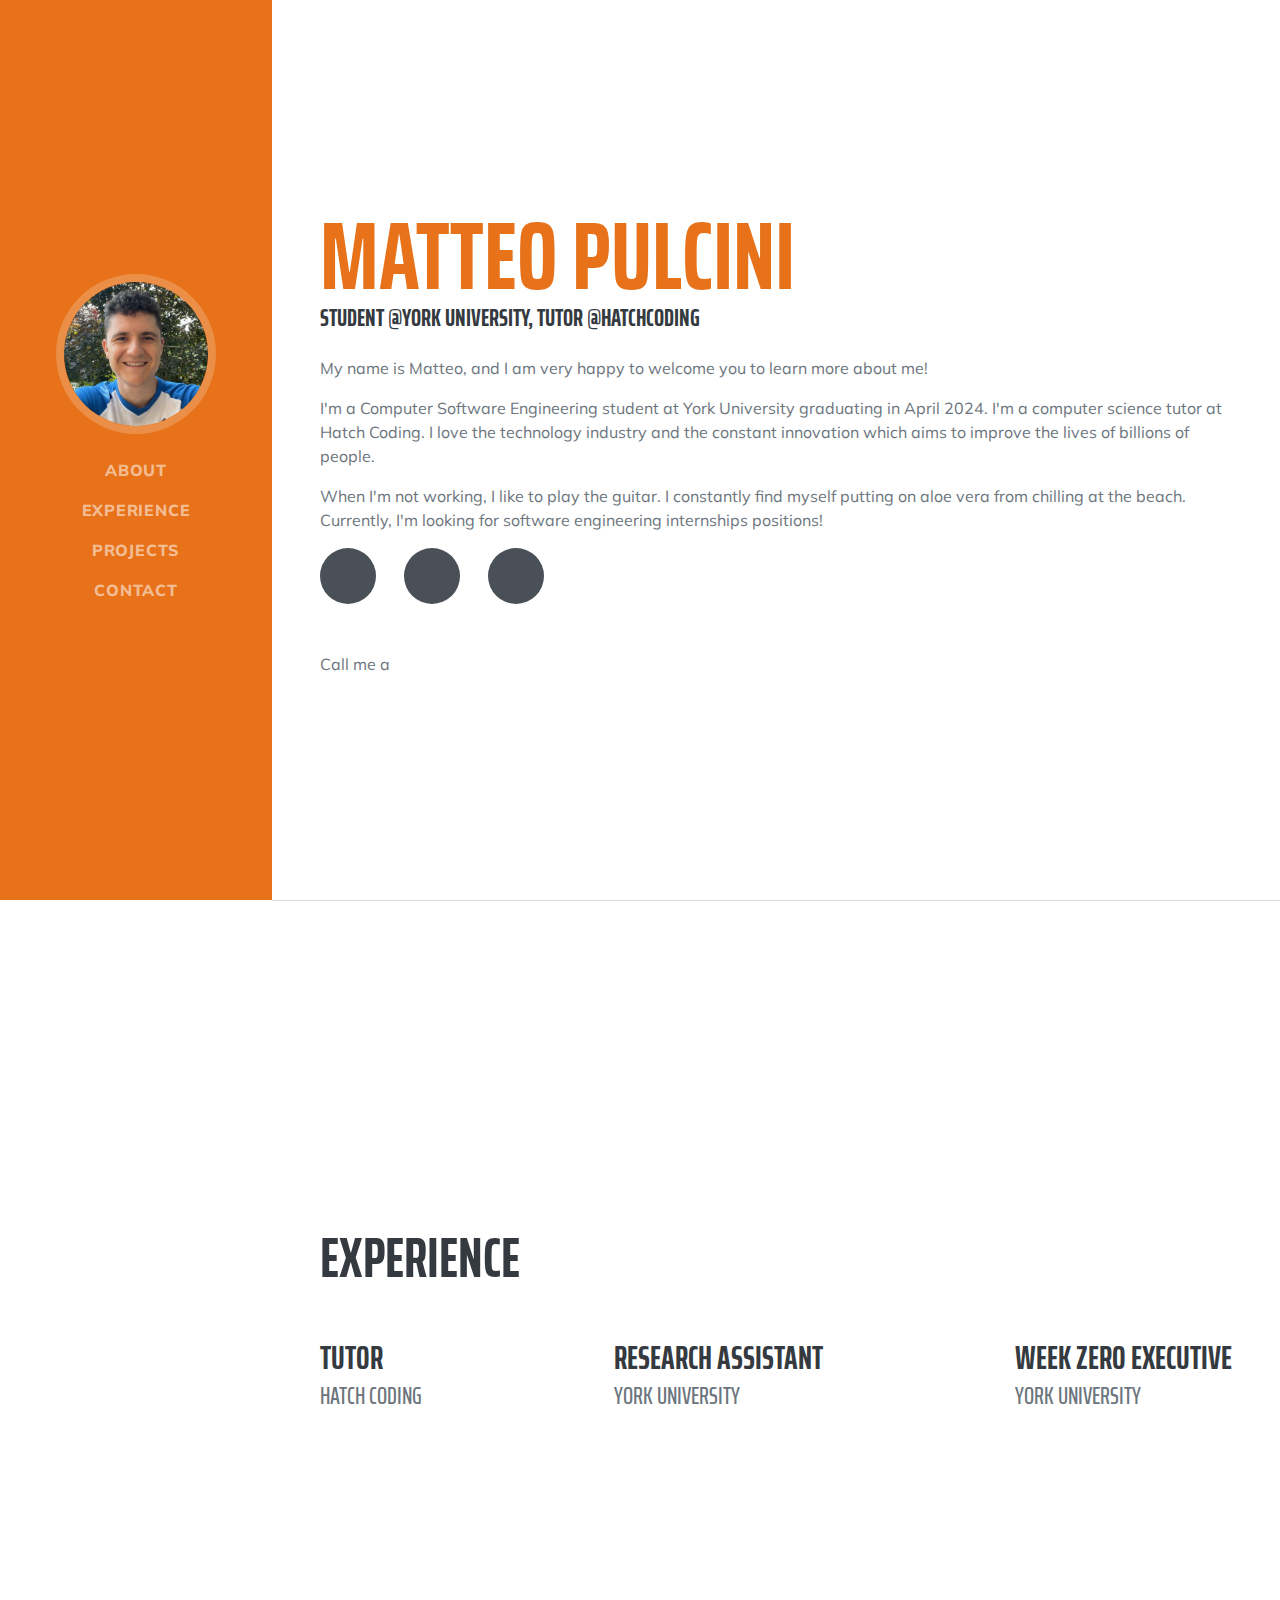
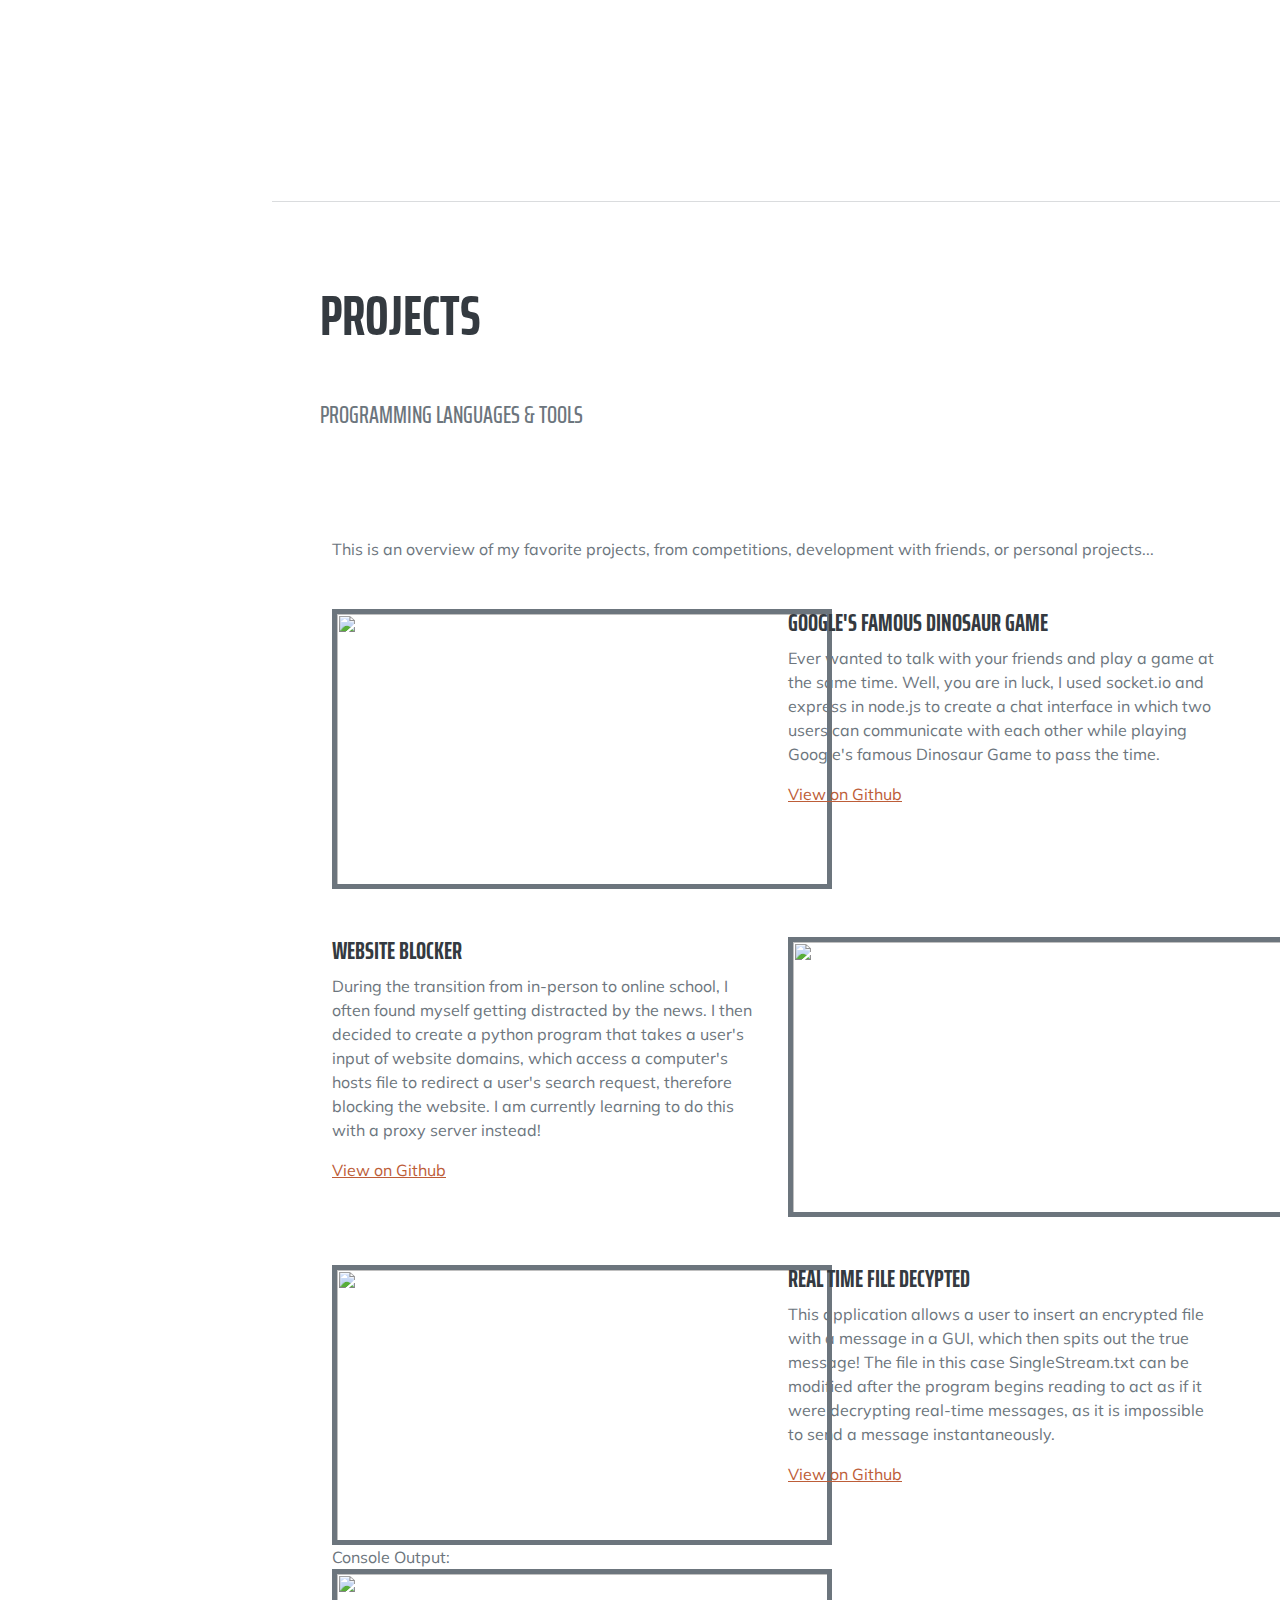
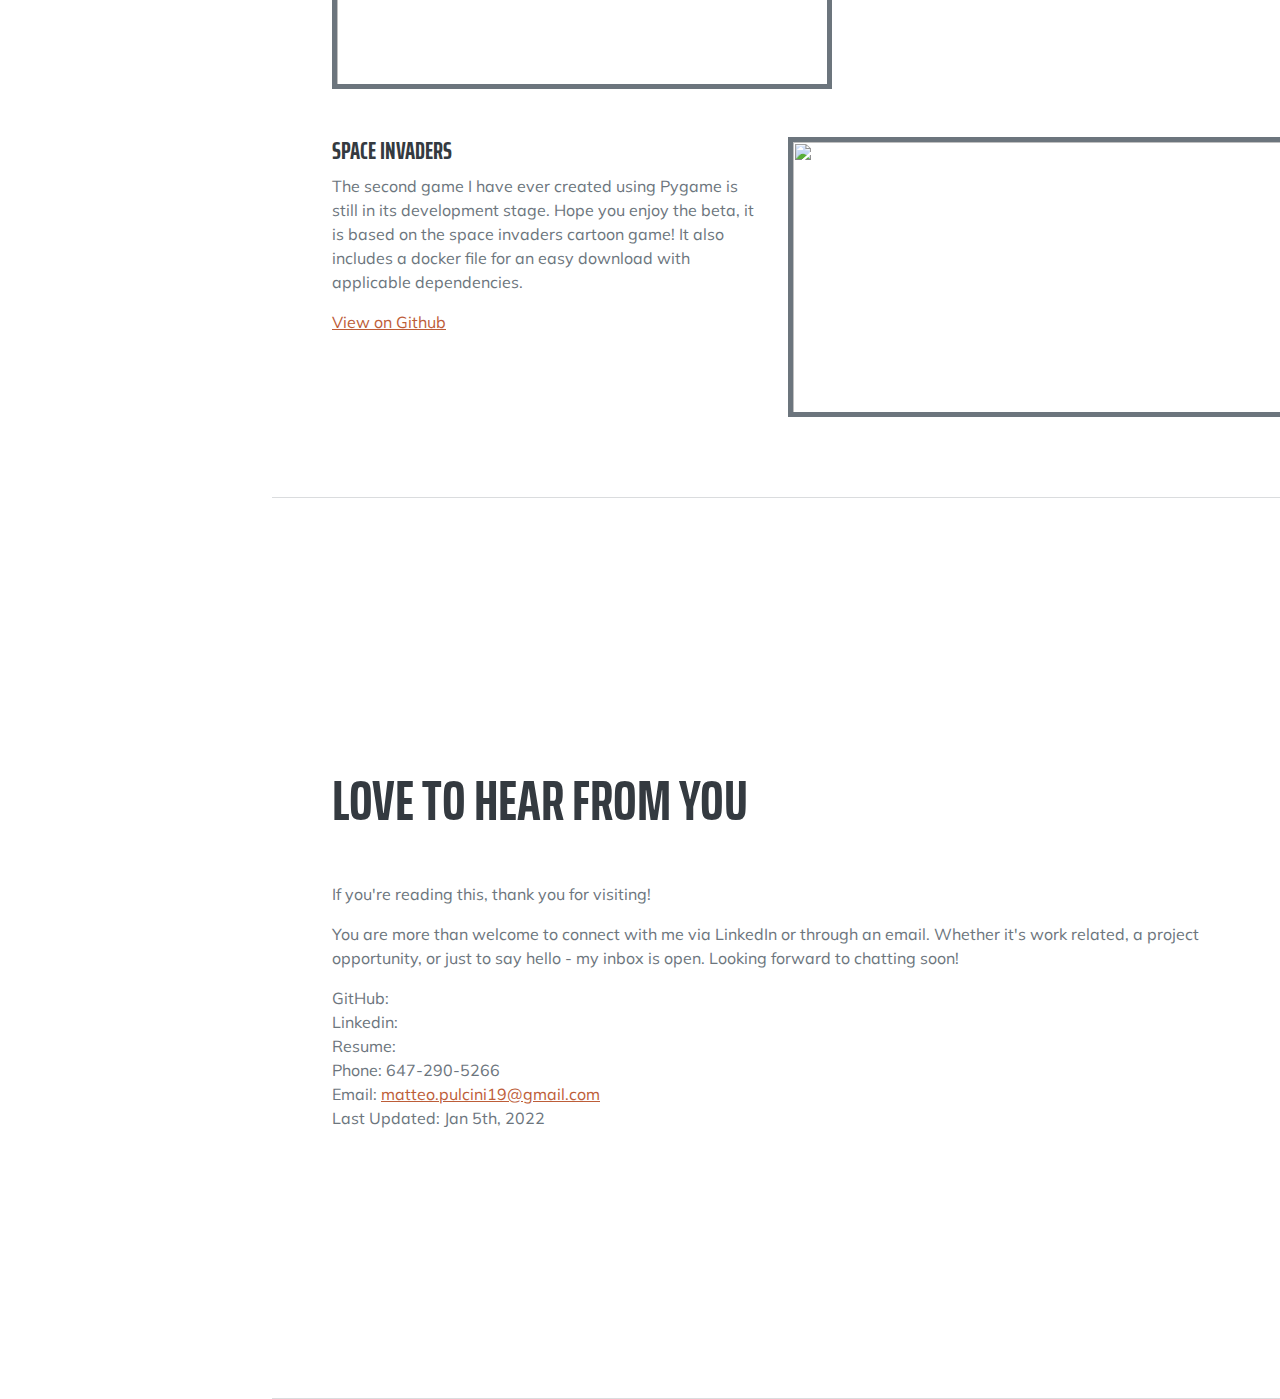
==== index.html @ ac045be2 "Last project added!" ====
<!DOCTYPE html>
<html lang="en">
    <head>
        <meta charset="utf-8" />
        <meta name="viewport" content="width=device-width, initial-scale=1, shrink-to-fit=no" />
        <meta name="description" content="" />
        <meta name="author" content="" />
        <title>Matteo's Website</title>
        <link rel="icon" type="image/x-icon" href="assets/img/favicon.ico" />
        <!-- Font Awesome icons (free version)-->
        <script src="https://use.fontawesome.com/releases/v5.15.3/js/all.js" crossorigin="anonymous"></script>
        <!-- Google fonts-->
        <link href="https://fonts.googleapis.com/css?family=Saira+Extra+Condensed:500,700" rel="stylesheet" type="text/css" />
        <link href="https://fonts.googleapis.com/css?family=Muli:400,400i,800,800i" rel="stylesheet" type="text/css" />
        <!-- Core theme CSS (includes Bootstrap)-->
        <link href="assets/css/styles.css" rel="stylesheet" />
        

    </head>
    <body id="page-top">
        <!-- Navigation-->
        <nav class="navbar navbar-expand-lg navbar-dark bg-primary fixed-top" id="sideNav">
            <a class="navbar-brand js-scroll-trigger" href="#page-top">
                <span class="d-block d-lg-none">Matteo Pulcini</span>
                <span class="d-none d-lg-block"><img class="img-fluid img-profile rounded-circle mx-auto mb-2" src="assets/img/profile.jpeg" alt="..." /></span>
            </a>
            <button class="navbar-toggler" type="button" data-bs-toggle="collapse" data-bs-target="#navbarResponsive" aria-controls="navbarResponsive" aria-expanded="false" aria-label="Toggle navigation"><span class="navbar-toggler-icon"></span></button>
            <div class="collapse navbar-collapse" id="navbarResponsive">
                <ul class="navbar-nav">
                    <li class="nav-item"><a class="nav-link js-scroll-trigger" href="#about">About</a></li>
                    <li class="nav-item"><a class="nav-link js-scroll-trigger" href="#experience">Experience</a></li>
                    <li class="nav-item"><a class="nav-link js-scroll-trigger" href="#Projects">Projects</a></li>
                     <li class="nav-item"><a class="nav-link js-scroll-trigger" href="#contact">Contact</a></li>
                     <br>
                     <li class="side-bar-social-icons" > 
                      <a class="social-icon" href="https://www.linkedin.com/in/matteo-pulcini-b18233204/"><i class="fab fa-linkedin-in"></i></a>
                      <a class="social-icon" href="https://github.com/duamp"><i class="fab fa-github"></i></a>
                      <a class="social-icon" href="assets/pdf/Resume.png"><i class="fas fa-file-pdf"></i></a>
                    </li>
                </ul>
                
            </div>
        </nav>
        <!-- Page Content-->
        <div class="container-fluid p-0">
            <!-- About-->
            <section class="resume-section" id="about">
                <div class="resume-section-content">
                    <h1 class="mb-0">
                        <span class="text-primary"> Matteo Pulcini</span>
                    </h1>
                    <h4 class= "mb-0">STUDENT @YORK UNIVERSITY, TUTOR @HATCHCODING</h4>
                    <br>
                    <p> My name is Matteo, and I am very happy to welcome you to learn more about me!
                    </p>
                    <div></div>
                    <p>
                        I'm a Computer Software Engineering student at York University graduating in April 2024. I'm a computer science tutor at Hatch Coding. I love the technology industry and the constant innovation which aims to improve the lives of billions of people.
                    </p>
                    <div></div>
                    <p>
                        When I'm not working, I like to play the guitar. I constantly find myself putting on aloe vera from chilling at the beach. Currently, I'm looking for software engineering internships positions!
                    </p>
                    <div class="subheading mb-5">
                        <div class="social-icons">
                            <a class="social-icon" href="https://www.linkedin.com/in/matteo-pulcini-b18233204/"><i class="fab fa-linkedin-in"></i></a>
                            <a class="social-icon" href="https://github.com/duamp"><i class="fab fa-github"></i></a>
                            <a class="social-icon" href="assets/pdf/Resume.png"><i class="fas fa-file-pdf"></i></a>
                        </div>
                    </div>
                    <div class="hero-container" data-aos="fade-in">
                    <p>Call me a <span class="typed" data-typed-items="student!, developer!, engineer!"></span></p>
                    </div>
                        
                 </section>
            </section>
            <hr class="m-0" />
                <!-- Experience -->
                <section class="resume-section" id="experience">
                <div class="resume-section-content">
                    <h2 class="mb-5">Experience</h2>
                    <div class="d-flex flex-column flex-md-row justify-content-between mb-5">
                      <div id="primary">
                        <h3 class="mb-0">Tutor</h3>
                        <div class="subheading mb-3">Hatch Coding
                        </div>
                    </div>
                    
                    <div id="content">
                        <h3 class="mb-0">Research Assistant</h3>
                        <div class="subheading mb-3">York University</div>
                    </div>
                    <div id="secondary">
                        <h3 class="mb-0">Week Zero Executive</h3>
                        <div class="subheading mb-3">York University</div>
                    </div>
                </div>
            </section>
        <hr class="m-0" />
            <!-- Projects-->
            <section class="resume-section" id="Projects">
                <div>
                    
                </div>
                <div class="resume-section-content">
                    <h2 class="mb-5">Projects</h2>
                    <div class="subheading mb-3">Programming Languages & Tools</div>
                    <ul class="list-inline dev-icons">
                        <li class="list-inline-item"><i class="fab fa-html5"></i></li>
                        <li class="list-inline-item"><i class="fab fa-css3-alt"></i></li>
                        <li class="list-inline-item"><i class="fab fa-react"></i></li>
                        <li class="list-inline-item"><i class="fab fa-java"></i></li>
                        <li class="list-inline-item"><i class="fab fa-python"></i></li>
                        <li class="list-inline-item"><i class="fab fa-node-js"></i></li>
                        <li class="list-inline-item"><i class="fab fa-npm"></i></li>
                        <li class="list-inline-item"><i class="fab fa-github"></i></li>

                    </ul>
                        <div class="container">
                          <div class="section-heading">
                            <div class="line-dec"></div>
                            <span> This is an overview of my favorite projects, from competitions, development with friends, or personal projects... </span>
 
                          <div class="left-image-post">
                              <br>
                              <br>
                            <div class="row">
                              <div class="col-md-6">
                                <div class="left-image">
                                  <img src="assets/img/chatApp.png" width = "500" height= "280" border = "5px solid #555"/>
                                </div>
                              </div>
                              <div class="col-md-6">
                                <div class="right-text">
                                  <h4>Google's Famous Dinosaur Game</h4>
                                  <p>
                                    Ever wanted to talk with your friends and play a game at the same time. Well, you are in luck, I used socket.io and express in node.js to create a chat interface in which two users can communicate with each other while playing Google's famous Dinosaur Game to pass the time.
                                  </p>
                                  <div class="white-button">
                                    <a href="https://github.com/duamp/Chatting-Application">View on Github</a>
                                  </div>
                                </div>
                              </div>
                            </div>
                          </div>
                          <div class="right-image-post">
                              <br>
                              <br>
                            <div class="row">
                              <div class="col-md-6">
                                <div class="left-text">
                                  <h4> Website Blocker</h4>
                                  <p>
                                    During the transition from in-person to online school, I often found myself getting distracted by the news. I then decided to create a python program that takes a user's input of website domains, which access a computer's hosts file to redirect a user's search request, therefore blocking the website. I am currently learning to do this with a proxy server instead!
                                </p>
                                  <div class="white-button">
                                    <a href="https://github.com/duamp/WebBlocker_HostsFile">View on Github</a>
                                  </div>
                                </div>
                              </div>
                              <div class="col-md-6">
                                <div class="right-image">
                                    <img src="assets/img/GUI_&_HOSTS.png" width = "500" height= "280" border = "5px solid #555" alt="" />
                                </div>
                              </div>
                            </div>
                          </div>
                        </div>
                        <div class="left-image-post">
                            <br>
                            <br>
                          <div class="row">
                            <div class="col-md-6">
                              <div class="left-image">
                                <img src="assets/img/GUI.png" width = "500" height= "280" border = "5px solid #555" alt="" />
                                <br> Console Output: <br>
                                <img src="assets/img/GUIConsole.png" width = "500" height= "120" border = "5px solid #555" alt="" />

                              </div>
                            </div>
                            <div class="col-md-6">
                              <div class="right-text">
                                <h4>Real Time File Decypted</h4>
                                <p>
                                  This application allows a user to insert an encrypted file with a message in a GUI, which then spits out the true message! The file in this case SingleStream.txt can be modified after the program begins reading to act as if it were decrypting real-time messages, as it is impossible to send a message instantaneously.
                                </p>
                                <div class="white-button">
                                  <a href="https://github.com/duamp/Decrypt_Files_RealTime">View on Github</a>
                                </div>
                              </div>
                            </div>
                          </div>
                        </div>
                        <div class="right-image-post">
                          <br>
                          <br>
                        <div class="row">
                          <div class="col-md-6">
                            <div class="left-text">
                              <h4> Space Invaders</h4>
                              <p>
                                The second game I have ever created using Pygame is still in its development stage. Hope you enjoy the beta, it is based on the space invaders cartoon game! It also includes a docker file for an easy download with applicable dependencies.
                              </p>
                              <div class="white-button">
                                <a href="https://github.com/duamp/SpaceInvaders_Game">View on Github</a>
                              </div>
                            </div>
                          </div>
                          <div class="col-md-6">
                            <div class="right-image">
                                <img src="assets/img/SpaceInvaders.png" width = "500" height= "280" border = "5px solid #555" alt="" />
                            </div>
                          </div>
                        </div>
                      </div>
                    </div>
            </section>
            <hr class="m-0" />
        </div> 
        <!-- CONTACT-->
        <section class="resume-section" id="contact">
        <div class="container">
            <div class="row">
                <!-- Section Titile -->
                <div class="col-md-12 wow animated fadeInLeft" data-wow-delay=".2s">
                    <h2 class="mb-5">Love to Hear From You</h2>
                </div>
            </div>
            <div class="row">
                <!-- Section Titile -->
                <div >
                    <p>
                        If you're reading this, thank you for visiting!
                    </p>
                    <div></div>
                    <p>
                        You are more than welcome to connect with me via LinkedIn or through an email. Whether it's work related, a project opportunity, or just to say hello - my inbox is open. Looking forward to chatting soon!
                    </p>
                    <div class="find-widget">
                    GitHub: <a class="social-icon" href="https://github.com/duamp"><i class="fab fa-github"></i></a>
                    </div>
                    <div class="find-widget">
                    Linkedin: <a class="social-icon" href="https://www.linkedin.com/in/matteo-pulcini-b18233204/"><i class="fab fa-linkedin-in"></i></a>
                    </div>
                    <div class="find-widget">
                    Resume:   <a class="social-icon" href="assets/pdf/Resume.png"><i class="fas fa-file-pdf"></i></a>
                    </div>
                    <div class="find-widget">
                    Phone: <a>647-290-5266</a>
                    </div>
                    <div class="find-widget">
                    Email:  <a href="matteo.pulcini19@gmail.com">matteo.pulcini19@gmail.com</a>
                    </div>
                    <div class="find-widget">
                    Last Updated: <a>Jan 5th, 2022</a>
                    </div>
                </div>
                <!-- contact form -->
                <div class="col-md-6 wow animated fadeInRight" data-wow-delay=".2s">

                </div>
            </div>
        </div>
        </section>
        <hr class="m-0" />
    </div> 
        <!-- Bootstrap core JS-->
        <script src="https://cdn.jsdelivr.net/npm/bootstrap@5.0.2/dist/js/bootstrap.bundle.min.js"></script>
        <!-- Core theme JS-->
        <script src="js/scripts.js"></script> 
        <script src="assets/vendor/typed.js/typed.min.js"></script>
        <script src="assets/js/main.js"></script>
    </body>
</html>
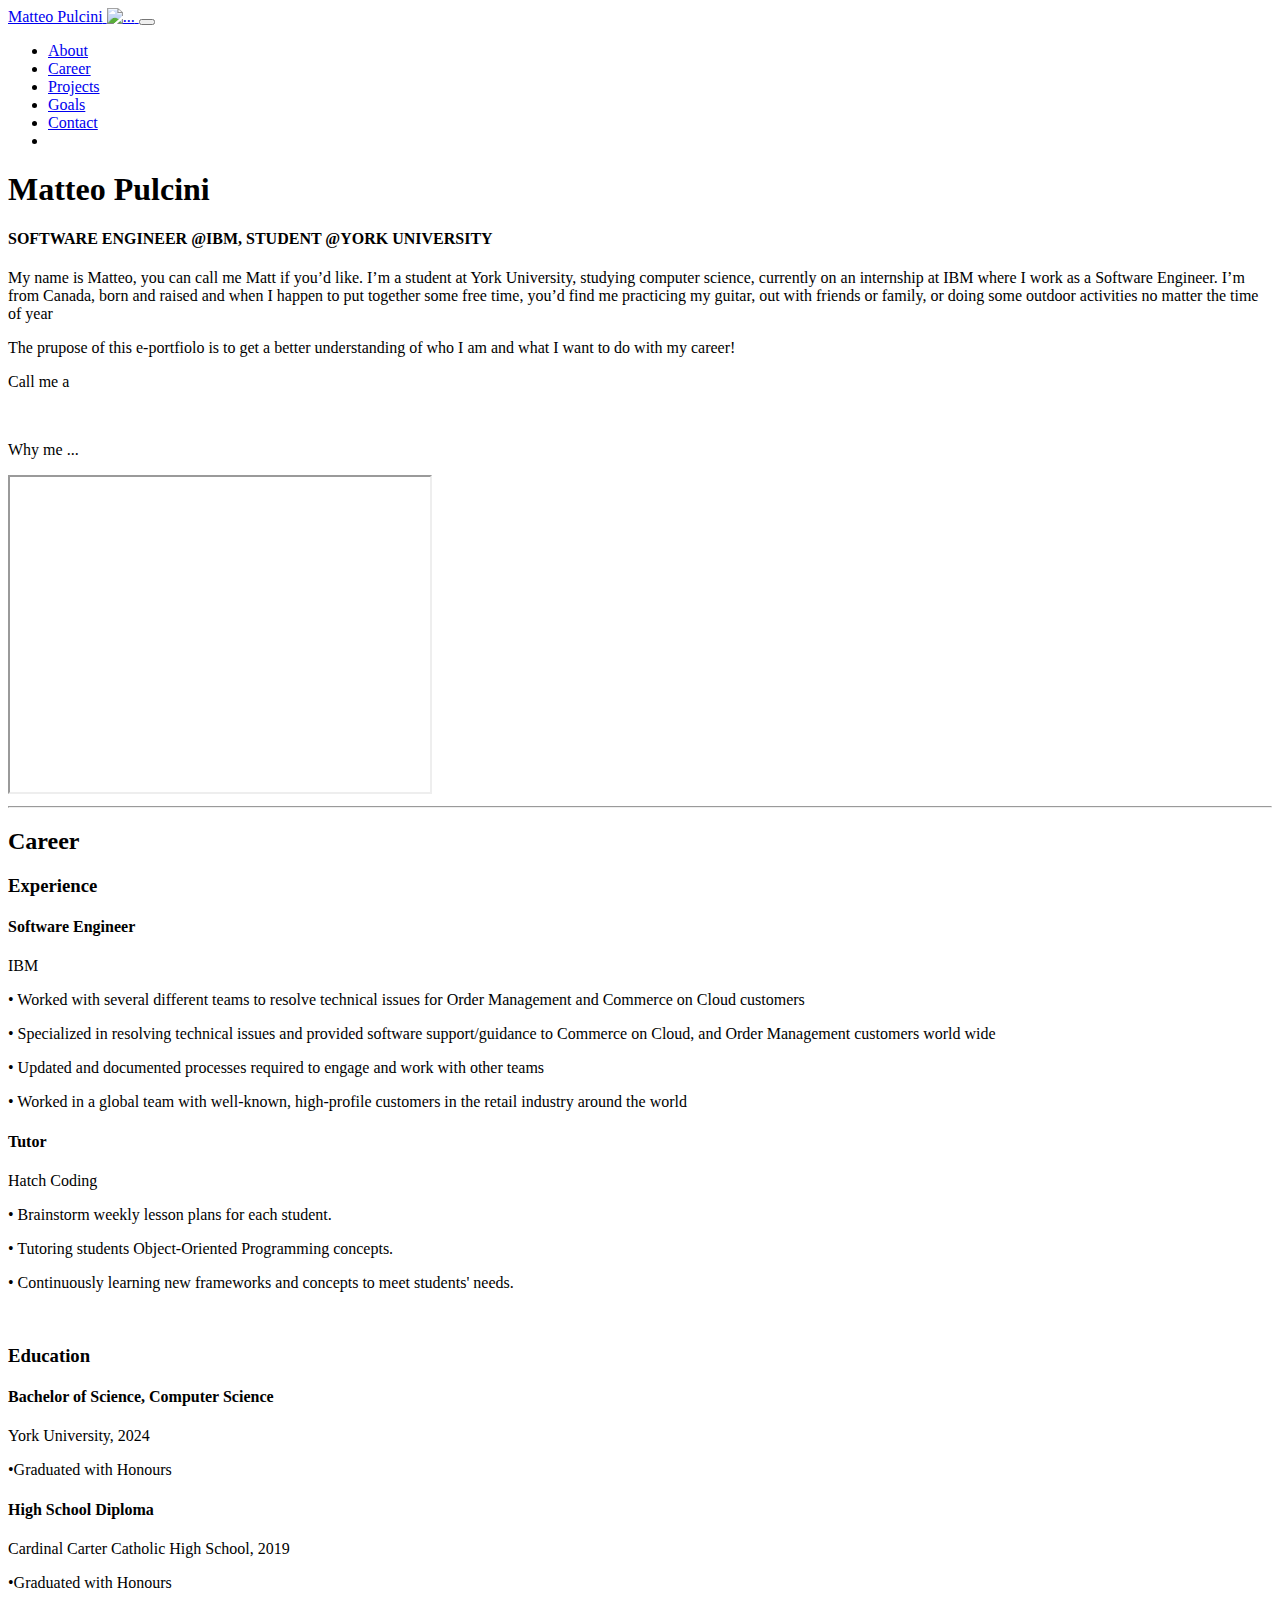
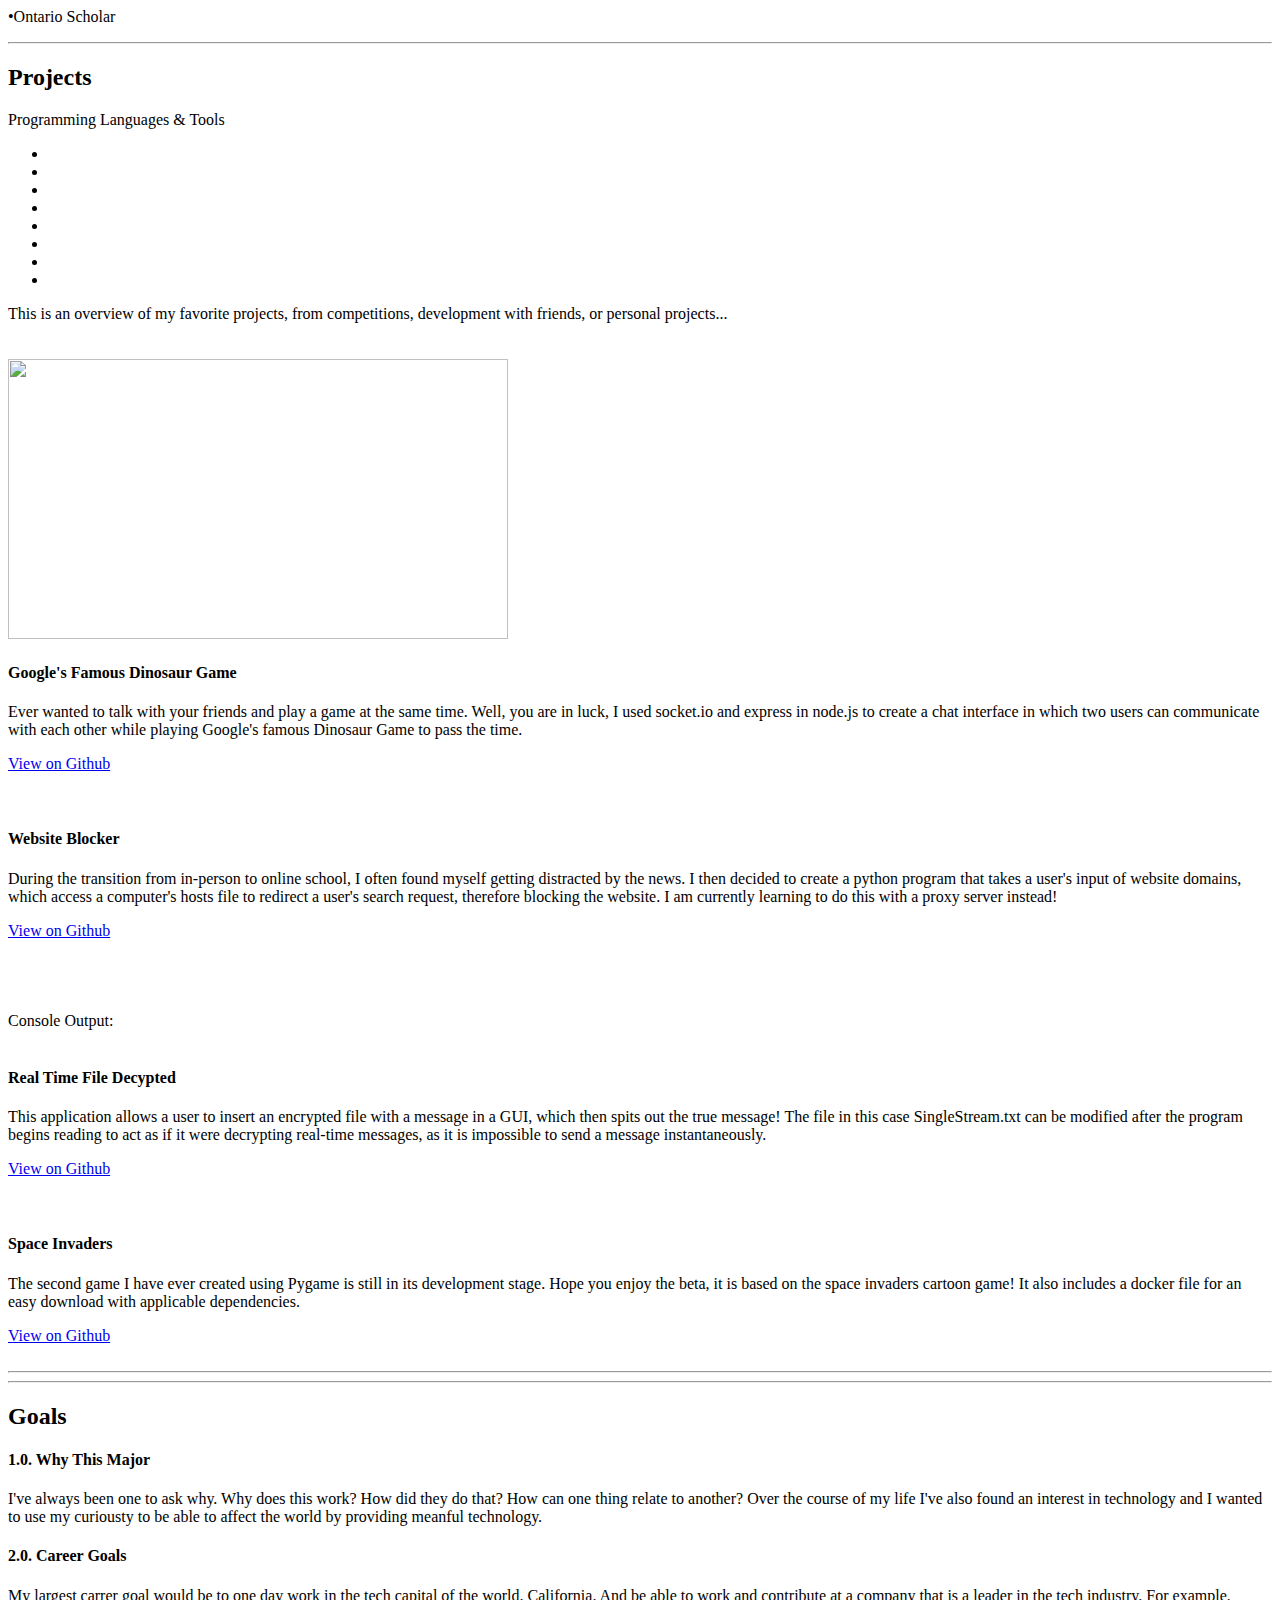
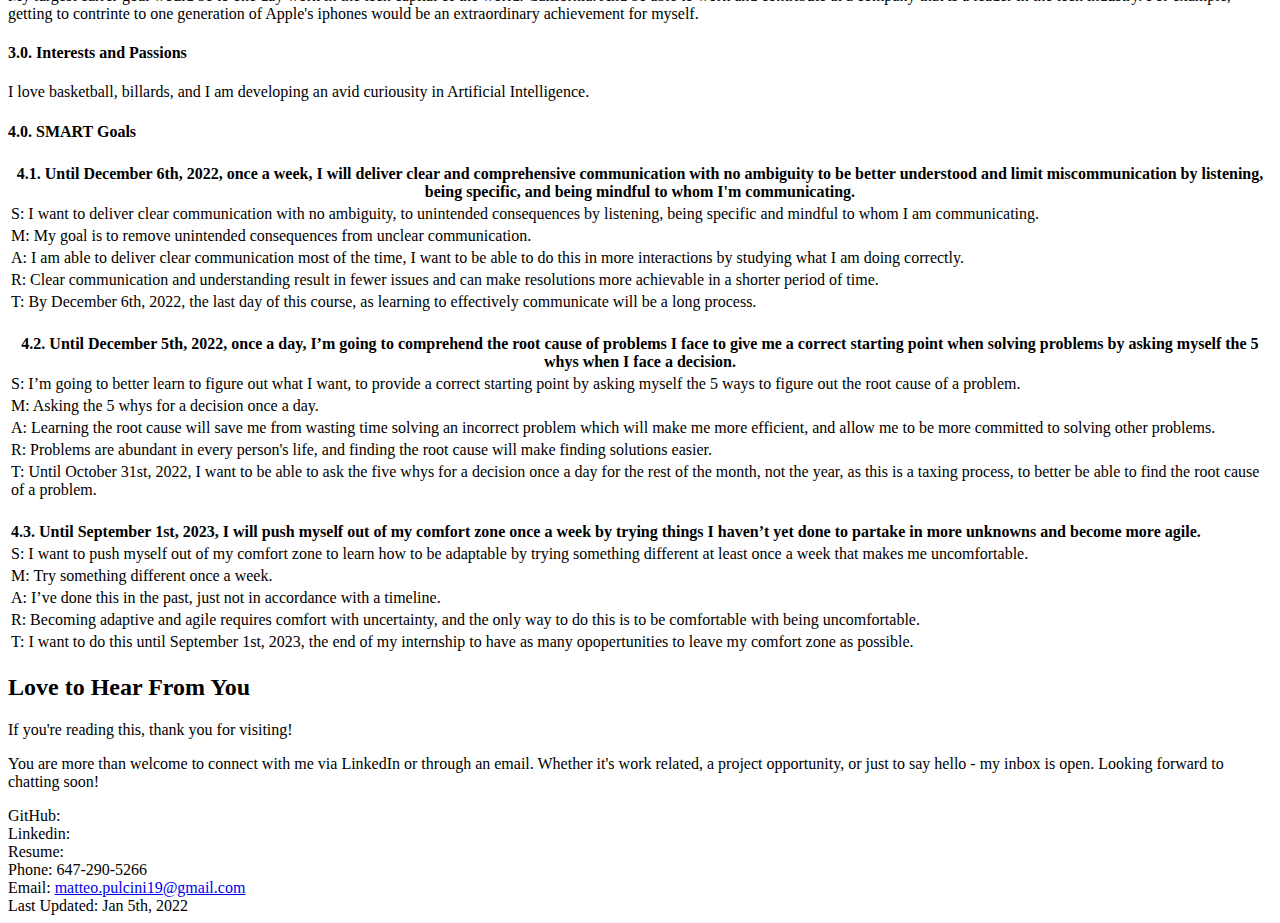
==== commit c94727c8: "Update index.html" ====
--- a/index.html
+++ b/index.html
@@ -28,10 +28,10 @@
             <div class="collapse navbar-collapse" id="navbarResponsive">
                 <ul class="navbar-nav">
                     <li class="nav-item"><a class="nav-link js-scroll-trigger" href="#about">About</a></li>
-                    <li class="nav-item"><a class="nav-link js-scroll-trigger" href="#experience">Experience</a></li>
+                    <li class="nav-item"><a class="nav-link js-scroll-trigger" href="#Career">Career</a></li>
                     <li class="nav-item"><a class="nav-link js-scroll-trigger" href="#Projects">Projects</a></li>
+                    <li class="nav-item"><a class="nav-link js-scroll-trigger" href="#Goals">Goals</a></li>
                      <li class="nav-item"><a class="nav-link js-scroll-trigger" href="#contact">Contact</a></li>
-                     <br>
                      <li class="side-bar-social-icons" > 
                       <a class="social-icon" href="https://www.linkedin.com/in/matteo-pulcini-b18233204/"><i class="fab fa-linkedin-in"></i></a>
                       <a class="social-icon" href="https://github.com/duamp"><i class="fab fa-github"></i></a>
@@ -49,17 +49,14 @@
                     <h1 class="mb-0">
                         <span class="text-primary"> Matteo Pulcini</span>
                     </h1>
-                    <h4 class= "mb-0">STUDENT @YORK UNIVERSITY, TUTOR @HATCHCODING</h4>
-                    <br>
-                    <p> My name is Matteo, and I am very happy to welcome you to learn more about me!
-                    </p>
+                    <h4 class= "mb-0">SOFTWARE ENGINEER @IBM, STUDENT @YORK UNIVERSITY</h4>
                     <div></div>
                     <p>
-                        I'm a Computer Software Engineering student at York University graduating in April 2024. I'm a computer science tutor at Hatch Coding. I love the technology industry and the constant innovation which aims to improve the lives of billions of people.
-                    </p>
+                      My name is Matteo, you can call me Matt if you’d like. I’m a student at York University, studying computer science, currently on an internship at IBM where I work as a Software Engineer. I’m from Canada, born and raised and when I happen to put together some free time, you’d find me
+                      practicing my guitar, out with friends or family, or doing some outdoor activities no matter the time of year                    </p>
                     <div></div>
                     <p>
-                        When I'm not working, I like to play the guitar. I constantly find myself putting on aloe vera from chilling at the beach. Currently, I'm looking for software engineering internships positions!
+                        The prupose of this e-portfiolo is to get a better understanding of who I am and what I want to do with my career!
                     </p>
                     <div class="subheading mb-5">
                         <div class="social-icons">
@@ -71,30 +68,60 @@
                     <div class="hero-container" data-aos="fade-in">
                     <p>Call me a <span class="typed" data-typed-items="student!, developer!, engineer!"></span></p>
                     </div>
-                        
+                    <br>
+                    <p>Why me ... </p>
+                    <iframe width="420" height="315"
+                    src="https://www.youtube.com/embed/gSUeDzbEuEw">
+                    </iframe>
+                  </div>
                  </section>
-            </section>
             <hr class="m-0" />
                 <!-- Experience -->
-                <section class="resume-section" id="experience">
+                <section class="resume-section" id="Career">
                 <div class="resume-section-content">
-                    <h2 class="mb-5">Experience</h2>
+                    <h2 class="mb-5">Career</h2>
+                    <h3 class="mb-5">Experience</h3>
                     <div class="d-flex flex-column flex-md-row justify-content-between mb-5">
                       <div id="primary">
-                        <h3 class="mb-0">Tutor</h3>
-                        <div class="subheading mb-3">Hatch Coding
-                        </div>
-                    </div>
-                    
-                    <div id="content">
-                        <h3 class="mb-0">Research Assistant</h3>
-                        <div class="subheading mb-3">York University</div>
-                    </div>
-                    <div id="secondary">
-                        <h3 class="mb-0">Week Zero Executive</h3>
-                        <div class="subheading mb-3">York University</div>
-                    </div>
-                </div>
+                        <h4 class="mb-0">Software Engineer</h4>
+                        <div class="subheading mb-3">IBM</div>
+                        <p>• Worked with several different teams to resolve technical issues for Order Management and Commerce on Cloud customers</p>
+                        <p>• Specialized in resolving technical issues and provided software support/guidance to Commerce on Cloud, and Order Management customers world wide</p>
+                        <p>• Updated and documented processes required to engage and work with other teams</p>
+                        <p>• Worked in a global team with well-known, high-profile customers in the retail industry around the world</p>
+                        </div>
+                    </div>
+                  <div>
+                      <h4 class="mb-0">Tutor</h4>
+                      <div class="subheading mb-3">Hatch Coding</div>
+
+                      <p> • Brainstorm weekly lesson plans for each student. </p>
+                      <p> • Tutoring students Object-Oriented Programming concepts. </p>
+                      <p> • Continuously learning new frameworks and concepts to meet students' needs. </p>
+                </div>
+                <br>
+
+                <!-- 
+                  Education: Include high school diploma, awards, and any prior college degrees, college major
+                  and expected date of graduation. “Degree, Certificate, Honor, Diploma/High School
+                  Diploma”. Training programs and workshops can be entered here as well 
+                  -->
+
+                <h3 class="mb-5">Education</h3>
+                <div id="primary">
+                        <div>
+                          <h4 class="mb-0">Bachelor of Science, Computer Science</h4>
+                          <div class="subheading mb-3">York University, 2024</div>
+                          <p>•Graduated with Honours</p>
+                        </div>
+                        <div>
+                          <h4 class="mb-0">High School Diploma</h4>
+                          <div class="subheading mb-3">Cardinal Carter Catholic High School, 2019</div>
+                          <p>•Graduated with Honours</p>
+                          <p>•Ontario Scholar</p>
+                        </div>
+                        
+              </div>
             </section>
         <hr class="m-0" />
             <!-- Projects-->
@@ -127,7 +154,7 @@
                             <div class="row">
                               <div class="col-md-6">
                                 <div class="left-image">
-                                  <img src="assets/img/chatApp.png" width = "500" height= "280" border = "5px solid #555"/>
+                                  <img src="assets/img/chatApp.png" width = "500" height= "280" alt=""/>
                                 </div>
                               </div>
                               <div class="col-md-6">
@@ -160,7 +187,8 @@
                               </div>
                               <div class="col-md-6">
                                 <div class="right-image">
-                                    <img src="assets/img/GUI_&_HOSTS.png" width = "500" height= "280" border = "5px solid #555" alt="" />
+                                    <img src="assets/img/GUI_&_HOSTS.png" alt="" />
+
                                 </div>
                               </div>
                             </div>
@@ -172,9 +200,9 @@
                           <div class="row">
                             <div class="col-md-6">
                               <div class="left-image">
-                                <img src="assets/img/GUI.png" width = "500" height= "280" border = "5px solid #555" alt="" />
+                                <img src="assets/img/GUI.png" alt="" />
                                 <br> Console Output: <br>
-                                <img src="assets/img/GUIConsole.png" width = "500" height= "120" border = "5px solid #555" alt="" />
+                                <img src="assets/img/GUIConsole.png" alt="" />
 
                               </div>
                             </div>
@@ -208,15 +236,133 @@
                           </div>
                           <div class="col-md-6">
                             <div class="right-image">
-                                <img src="assets/img/SpaceInvaders.png" width = "500" height= "280" border = "5px solid #555" alt="" />
+                                <img src="assets/img/SpaceInvaders.png" alt="" />
                             </div>
                           </div>
                         </div>
                       </div>
+                    </div>
                     </div>
             </section>
             <hr class="m-0" />
         </div> 
+        <hr class="m-0" />
+                <!-- Goals -->
+                <section class="resume-section" id="Goals">
+                <div class="resume-section-content">
+                    <h2 class="mb-5">Goals</h2>
+                    <div class="d-flex flex-column flex-md-row justify-content-between mb-5">
+                      <div id="primary">
+                        <h4 class="mb-0">1.0. Why This Major</h4>
+                        <p>I've always been one to ask why. Why does this work? How did they do that? How can one thing relate to another? Over the course of my life I've also found an interest in technology and I wanted to use my curiousty to be able to affect the world by providing meanful technology.</p>
+                      </div>
+                    </div>
+                    <div class="d-flex flex-column flex-md-row justify-content-between mb-5">
+                      <div id="primary">
+                        <h4 class="mb-0">2.0. Career Goals</h4>
+                        <p>My largest carrer goal would be to one day work in the tech capital of the world. California. And be able to work and contribute at a company that is a leader in the tech industry. For example, getting to contrinte to one generation of Apple's iphones would be an extraordinary achievement for myself. </p>                      </div>
+                  </div>
+                  <div class="d-flex flex-column flex-md-row justify-content-between mb-5">
+                    <div id="primary">
+                      <h4 class="mb-0">3.0. Interests and Passions</h4>
+                      <p> I love basketball, billards, and I am developing an avid curiousity in Artificial Intelligence.</p>
+                    </div>
+                </div>
+                <div class="d-flex flex-column flex-md-row justify-content-between mb-5">
+                  <div id="primary">
+                    <h4 class="mb-0">4.0. SMART Goals</h4>
+                    <table>
+                      <tr>
+                        <th>4.1. Until December 6th, 2022, once a week, I will deliver clear and comprehensive communication with no ambiguity to be better understood and limit miscommunication by listening, being specific, and being mindful to whom I'm communicating.</th>
+                      </tr>
+                      <tr>
+                        <td>S: I want to deliver clear communication with no ambiguity, to unintended consequences by listening, being specific and mindful to whom I am communicating.</td>
+                      </tr>
+                      <tr>
+                        <td>M: My goal is to remove unintended consequences from unclear communication.</td>
+                      </tr>
+                      <tr>
+                        <td>A: I am able to deliver clear communication most of the time, I want to be able to do this in more interactions by studying what I am doing correctly.</td>
+                      </tr>
+                      <tr>
+                        <td>R: Clear communication and understanding result in fewer issues and can make resolutions more achievable in a shorter period of time.</td>
+                      </tr>
+                      <tr>
+                        <td>T: By December 6th, 2022, the last day of this course, as learning to effectively communicate will be a long process.</td>
+                      </tr>
+                    </table>
+                    
+                    <br>
+                    <table>
+                      <tr>
+                        <th>4.2. Until December 5th, 2022, once a day, I’m going to comprehend the root cause of problems I face to give me a correct starting point when solving problems by asking myself the 5 whys when I face a decision.</th>
+                      </tr>
+                      <tr>
+                        <td>S: I’m going to better learn to figure out what I want, to
+                          provide a correct starting point by asking myself the
+                          5 ways to figure out the root cause of a problem.</td>
+                      </tr>
+                      <tr>
+                        <td>M: Asking the 5 whys for a decision once a day. </td>
+                      </tr>
+                      <tr>
+                        <td>A: Learning the root cause will save me from wasting
+                          time solving an incorrect problem which will make
+                          me more efficient, and allow me to be more
+                          committed to solving other problems.</td>
+                      </tr>
+                      <tr>
+                        <td>R: Problems are abundant in every person's life, and
+                          finding the root cause will make finding solutions
+                          easier.</td>
+                      </tr>
+                      <tr>
+                        <td>T: Until October 31st, 2022, I want to be able to ask the
+                          five whys for a decision once a day for the rest of the
+                          month, not the year, as this is a taxing process, to
+                          better be able to find the root cause of a problem.</td>
+                      </tr>
+                    </table>
+
+                    <br>
+                    <table>
+                      <tr>
+                        <th>4.3. Until September 1st, 2023, I will push myself out of my comfort zone once a week
+                          by trying things I haven’t yet done to partake in more unknowns and become more agile.</th>
+                      </tr>
+                      <tr>
+                        <td>S: I want to push myself out of my comfort zone to learn
+                          how to be adaptable by trying something different at
+                          least once a week that makes me uncomfortable.</td>
+                      </tr>
+                      <tr>
+                        <td>M: Try something different once a week.  </td>
+                      </tr>
+                      <tr>
+                        <td>A: I’ve done this in the past, just not in accordance with a
+                          timeline.</td>
+                      </tr>
+                      <tr>
+                        <td>R: Becoming adaptive and agile requires comfort with
+                          uncertainty, and the only way to do this is to be
+                          comfortable with being uncomfortable.</td>
+                      </tr>
+                      <tr>
+                        <td>T: I want to do this until September 1st, 2023, the end of
+                          my internship to have as many opopertunities to leave
+                          my comfort zone as possible.</td>
+                      </tr>
+                    </table>
+
+                  </div>
+              </div>
+              
+                  <div>
+                </div>
+                
+                        
+              </div>
+            </section>
         <!-- CONTACT-->
         <section class="resume-section" id="contact">
         <div class="container">
@@ -228,7 +374,7 @@
             </div>
             <div class="row">
                 <!-- Section Titile -->
-                <div >
+                <div>
                     <p>
                         If you're reading this, thank you for visiting!
                     </p>
@@ -255,15 +401,9 @@
                     Last Updated: <a>Jan 5th, 2022</a>
                     </div>
                 </div>
-                <!-- contact form -->
-                <div class="col-md-6 wow animated fadeInRight" data-wow-delay=".2s">
-
-                </div>
             </div>
-        </div>
-        </section>
-        <hr class="m-0" />
     </div> 
+  </section>
         <!-- Bootstrap core JS-->
         <script src="https://cdn.jsdelivr.net/npm/bootstrap@5.0.2/dist/js/bootstrap.bundle.min.js"></script>
         <!-- Core theme JS-->
@@ -272,3 +412,5 @@
         <script src="assets/js/main.js"></script>
     </body>
 </html>
+
+
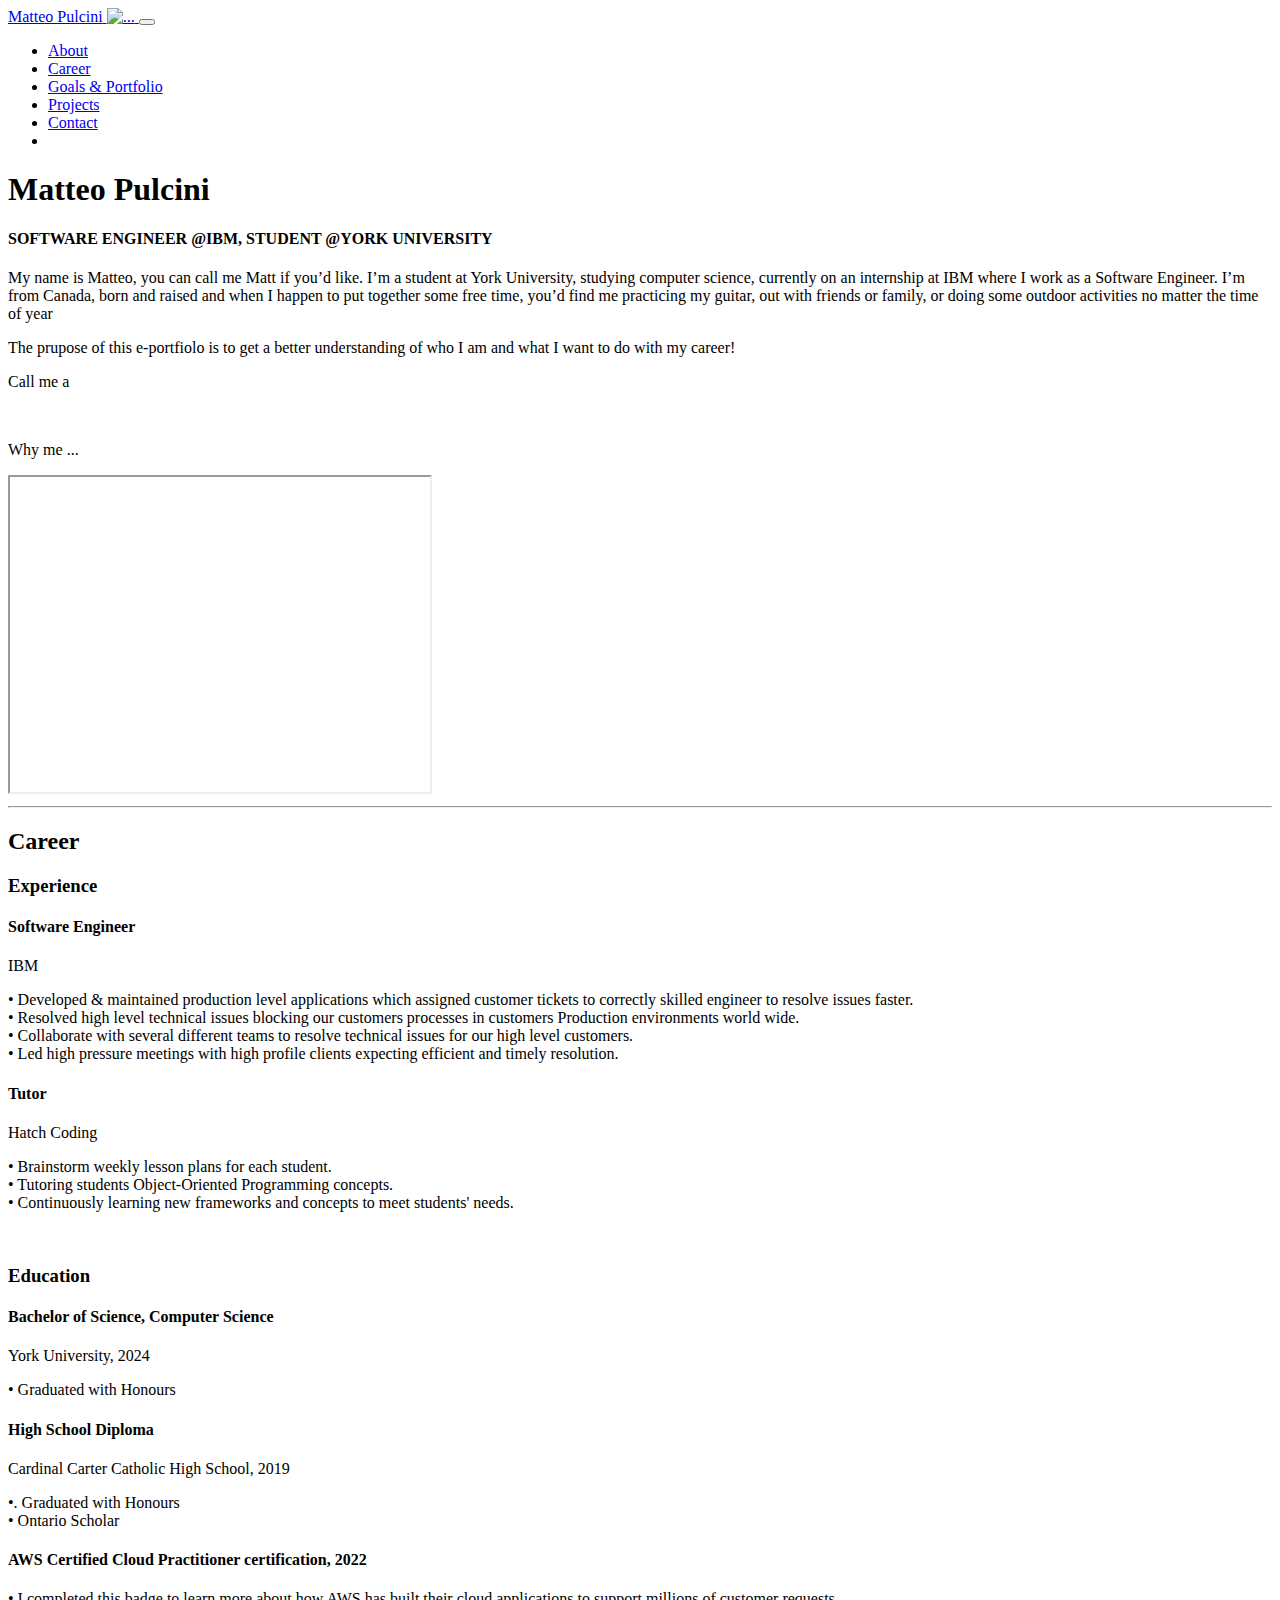
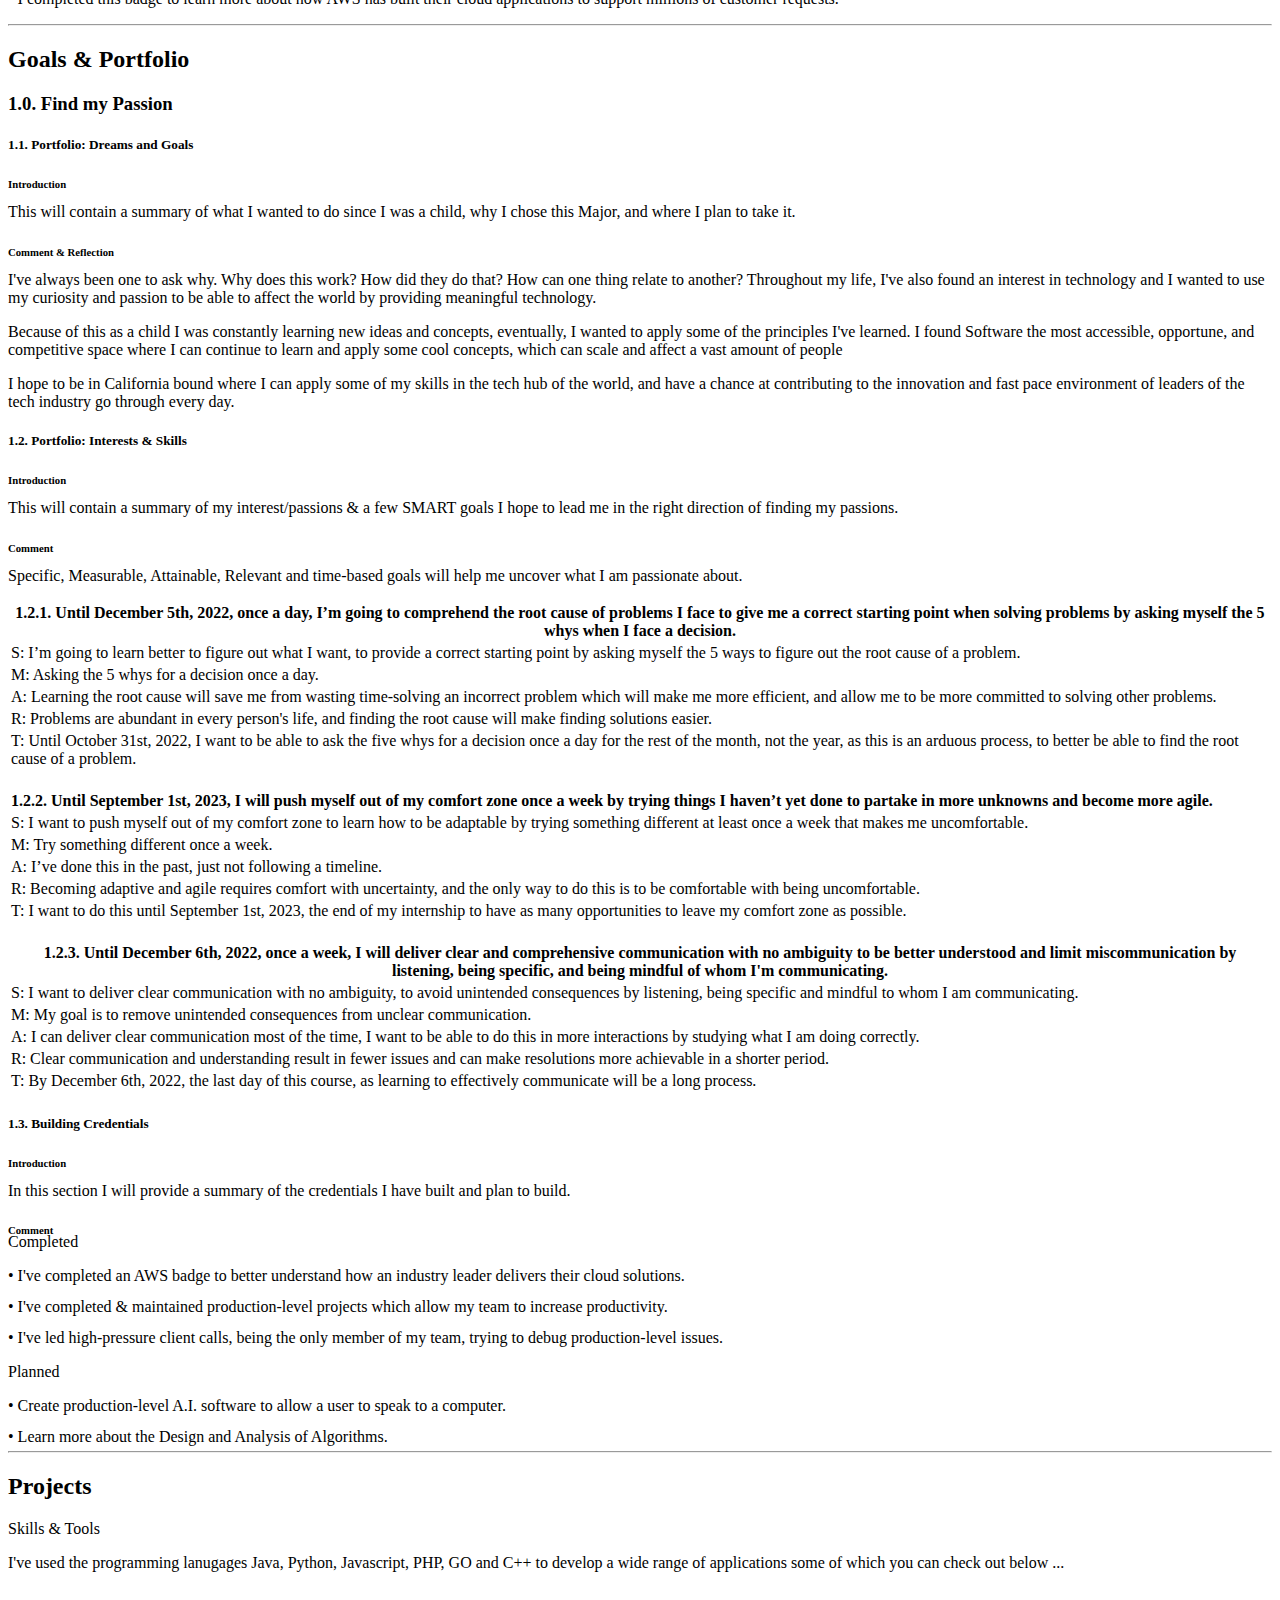
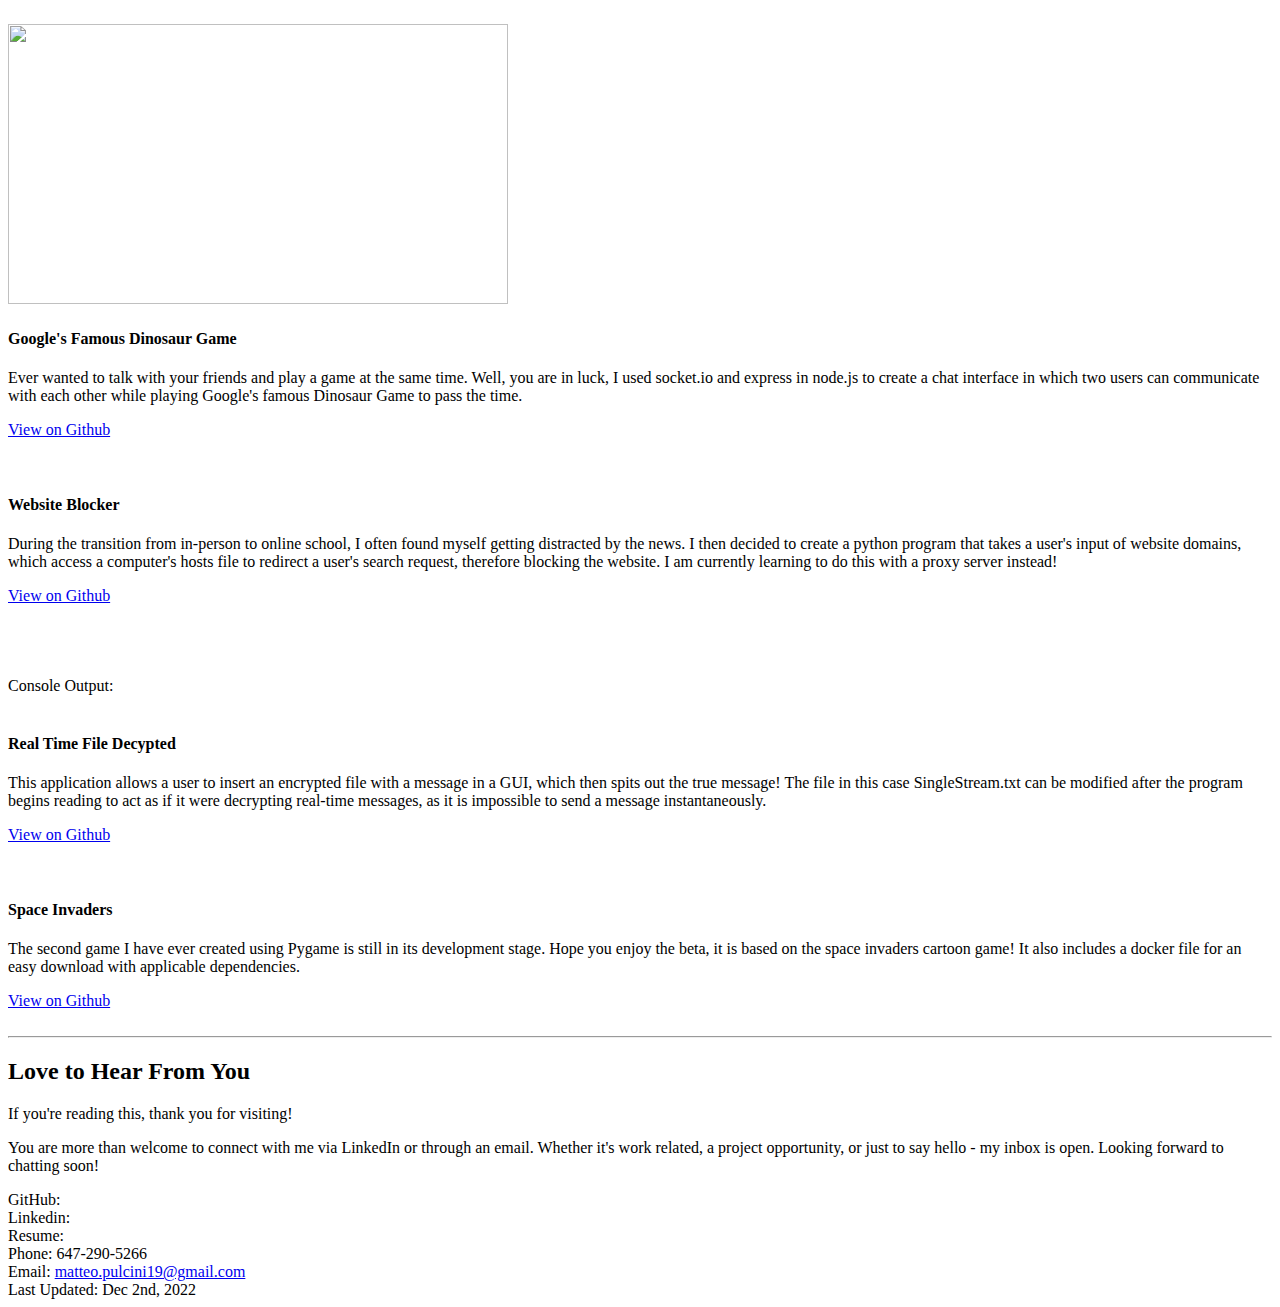
==== commit 0934306d: "Update index.html" ====
--- a/index.html
+++ b/index.html
@@ -29,8 +29,8 @@
                 <ul class="navbar-nav">
                     <li class="nav-item"><a class="nav-link js-scroll-trigger" href="#about">About</a></li>
                     <li class="nav-item"><a class="nav-link js-scroll-trigger" href="#Career">Career</a></li>
+                    <li class="nav-item"><a class="nav-link js-scroll-trigger" href="#Goals&Portfolio">Goals & Portfolio</a></li>
                     <li class="nav-item"><a class="nav-link js-scroll-trigger" href="#Projects">Projects</a></li>
-                    <li class="nav-item"><a class="nav-link js-scroll-trigger" href="#Goals">Goals</a></li>
                      <li class="nav-item"><a class="nav-link js-scroll-trigger" href="#contact">Contact</a></li>
                      <li class="side-bar-social-icons" > 
                       <a class="social-icon" href="https://www.linkedin.com/in/matteo-pulcini-b18233204/"><i class="fab fa-linkedin-in"></i></a>
@@ -85,19 +85,24 @@
                       <div id="primary">
                         <h4 class="mb-0">Software Engineer</h4>
                         <div class="subheading mb-3">IBM</div>
-                        <p>• Worked with several different teams to resolve technical issues for Order Management and Commerce on Cloud customers</p>
-                        <p>• Specialized in resolving technical issues and provided software support/guidance to Commerce on Cloud, and Order Management customers world wide</p>
-                        <p>• Updated and documented processes required to engage and work with other teams</p>
-                        <p>• Worked in a global team with well-known, high-profile customers in the retail industry around the world</p>
+                        <p>
+                          • Developed & maintained production level applications which assigned customer tickets to correctly skilled engineer to resolve issues faster.
+                          <br>
+                          • Resolved high level technical issues blocking our customers processes in customers Production environments world wide.
+                          <br>
+                          • Collaborate with several different teams to resolve technical issues for our high level customers.
+                          <br>
+                          • Led high pressure meetings with high profile clients expecting efficient and timely resolution.
+                        </p>
                         </div>
                     </div>
                   <div>
                       <h4 class="mb-0">Tutor</h4>
                       <div class="subheading mb-3">Hatch Coding</div>
 
-                      <p> • Brainstorm weekly lesson plans for each student. </p>
-                      <p> • Tutoring students Object-Oriented Programming concepts. </p>
-                      <p> • Continuously learning new frameworks and concepts to meet students' needs. </p>
+                      <p>  • Brainstorm weekly lesson plans for each student. 
+                      <br> • Tutoring students Object-Oriented Programming concepts. 
+                      <br> • Continuously learning new frameworks and concepts to meet students' needs. </p>
                 </div>
                 <br>
 
@@ -112,18 +117,133 @@
                         <div>
                           <h4 class="mb-0">Bachelor of Science, Computer Science</h4>
                           <div class="subheading mb-3">York University, 2024</div>
-                          <p>•Graduated with Honours</p>
+                          <p>• Graduated with Honours</p>
                         </div>
                         <div>
                           <h4 class="mb-0">High School Diploma</h4>
                           <div class="subheading mb-3">Cardinal Carter Catholic High School, 2019</div>
-                          <p>•Graduated with Honours</p>
-                          <p>•Ontario Scholar</p>
-                        </div>
+                          <p> •. Graduated with Honours
+                          <br>• Ontario Scholar</p>
+                        </div>
+                        <div>
+                          <h4 class="mb-0">AWS Certified Cloud Practitioner certification, 2022</h4>
+                          <p> • I completed this badge to learn more about how AWS has built their cloud applications to support millions of customer requests.
+                          <a href="assets/img/AWS Certified Cloud Practitioner certificate.pdf"></a>
+                          </div>
                         
               </div>
             </section>
         <hr class="m-0" />
+                <!-- Goals -->
+                <section class="resume-section" id="Goals&Portfolio">
+                <div class="resume-section-content">
+                    <h2 class="mb-5">Goals & Portfolio</h2>
+                    <h3 class="mb-0">1.0. Find my Passion</h3>
+                    <div class="d-flex flex-column flex-md-row justify-content-between mb-5">
+                      <div id="primary">
+                        <h5 class="mb-0">1.1. Portfolio: Dreams and Goals</h5>
+                        <h6 style = 'margin-bottom: -3px;'>Introduction</h6>
+                          <p>This will contain a summary of what I wanted to do since I was a child, why I chose this Major, and where I plan to take it.</p>
+                        <h6 style = 'margin-bottom: -3px;'>Comment & Reflection</h6>
+                        <p>I've always been one to ask why. Why does this work? How did they do that? How can one thing relate to another? Throughout my life, I've also found an interest in technology and I wanted to use my curiosity and passion to be able to affect the world by providing meaningful technology.</p> 
+                        <p>Because of this as a child I was constantly learning new ideas and concepts, eventually, I wanted to apply some of the principles I've learned. I found Software the most accessible, opportune, and competitive space where I can continue to learn and apply some cool concepts, which can scale and affect a vast amount of people</p> 
+                        <p>I hope to be in California bound where I can apply some of my skills in the tech hub of the world, and have a chance at contributing to the innovation and fast pace environment of leaders of the tech industry go through every day.</p>
+                        </div>
+                    </div>
+                    <div class="d-flex flex-column flex-md-row justify-content-between mb-5">
+                      <div id="primary">
+                        <h5 class="mb-0">1.2. Portfolio: Interests & Skills</h5>
+                        <h6 style = 'margin-bottom: -3px;'>Introduction</h6>
+                        <p> This will contain a summary of my interest/passions & a few SMART goals I hope to lead me in the right direction of finding my passions.</p>
+                        <h6 style = 'margin-bottom: -3px;'>Comment</h6>
+                        <p>Specific, Measurable, Attainable, Relevant and time-based goals will help me uncover what I am passionate about.</p>
+                        <table>
+                          <tr>
+                            <th>1.2.1. Until December 5th, 2022, once a day, I’m going to comprehend the root cause of problems I face to give me a correct starting point when solving problems by asking myself the 5 whys when I face a decision.</th>
+                          </tr>
+                          <tr>
+                            <td>S: I’m going to learn better to figure out what I want, to provide a correct starting point by asking myself the 5 ways to figure out the root cause of a problem.</td>
+                          </tr>
+                          <tr>
+                            <td>M: Asking the 5 whys for a decision once a day. </td>
+                          </tr>
+                          <tr>
+                            <td>A: Learning the root cause will save me from wasting time-solving an incorrect problem which will make me more efficient, and allow me to be more committed to solving other problems.</td>
+                          </tr>
+                          <tr>
+                            <td>R: Problems are abundant in every person's life, and finding the root cause will make finding solutions easier.</td>
+                          </tr>
+                          <tr>
+                            <td>T: Until October 31st, 2022, I want to be able to ask the five whys for a decision once a day for the rest of the month, not the year, as this is an arduous process, to better be able to find the root cause of a problem.</td>
+                          </tr>
+                        </table>
+    
+                        <br>
+                        <table>
+                          <tr>
+                            <th>1.2.2. Until September 1st, 2023, I will push myself out of my comfort zone once a week by trying things I haven’t yet done to partake in more unknowns and become more agile.</th>
+                          </tr>
+                          <tr>
+                            <td>S: I want to push myself out of my comfort zone to learn how to be adaptable by trying something different at least once a week that makes me uncomfortable.</td>
+                          </tr>
+                          <tr>
+                            <td>M: Try something different once a week.  </td>
+                          </tr>
+                          <tr>
+                            <td>A: I’ve done this in the past, just not following a timeline.</td>
+                          </tr>
+                          <tr>
+                            <td>R: Becoming adaptive and agile requires comfort with uncertainty, and the only way to do this is to be comfortable with being uncomfortable.</td>
+                          </tr>
+                          <tr>
+                            <td>T: I want to do this until September 1st, 2023, the end of my internship to have as many opportunities to leave my comfort zone as possible.</td>
+                          </tr>
+                        </table>
+                        <br>
+                        <table>
+                          <tr>
+                            <th>1.2.3. Until December 6th, 2022, once a week, I will deliver clear and comprehensive communication with no ambiguity to be better understood and limit miscommunication by listening, being specific, and being mindful of whom I'm communicating.</th>
+                          </tr>
+                          <tr>
+                            <td>S: I want to deliver clear communication with no ambiguity, to avoid unintended consequences by listening, being specific and mindful to whom I am communicating.</td>
+                          </tr>
+                          <tr>
+                            <td>M: My goal is to remove unintended consequences from unclear communication.</td>
+                          </tr>
+                          <tr>
+                            <td>A: I can deliver clear communication most of the time, I want to be able to do this in more interactions by studying what I am doing correctly.</td>
+                          </tr>
+                          <tr>
+                            <td>R: Clear communication and understanding result in fewer issues and can make resolutions more achievable in a shorter period.</td>
+                          </tr>
+                          <tr>
+                            <td>T: By December 6th, 2022, the last day of this course, as learning to effectively communicate will be a long process.</td>
+                          </tr>
+                        </table>
+                      </div>
+                  </div>
+                <div class="d-flex flex-column flex-md-row justify-content-between mb-5">
+                  <div id="primary">
+                    <h5 class="mb-0">1.3. Building Credentials</h5>
+                    <h6 style = 'margin-bottom: -3px;'>Introduction</h6>
+                    <p> In this section I will provide a summary of the credentials I have built and plan to build. </p>
+                    <h6 style = 'margin-bottom: -3px;'>Comment</h6>
+                    <h7 style = 'margin-bottom: -3px;'>Completed </h7>
+                    <p style = 'margin-bottom: -3px;'> • I've completed an AWS badge to better understand how an industry leader delivers their cloud solutions. </p> 
+                    <p style = 'margin-bottom: -3px;'> • I've completed & maintained production-level projects which allow my team to increase productivity. </p> 
+                    <p > • I've led high-pressure client calls, being the only member of my team, trying to debug production-level issues. </p> 
+                    <h7 style = 'margin-bottom: -3px;'>Planned </h7> 
+                    <p style = 'margin-bottom: -3px;'> • Create production-level A.I. software to allow a user to speak to a computer. </p> 
+                    <p style = 'margin-bottom: -3px;'> • Learn more about the Design and Analysis of Algorithms. </p>
+
+                  </div>
+              </div>
+                  <div>
+                </div>   
+                        
+              </div>
+            </section>
+            <hr class="m-0" />
             <!-- Projects-->
             <section class="resume-section" id="Projects">
                 <div>
@@ -131,22 +251,12 @@
                 </div>
                 <div class="resume-section-content">
                     <h2 class="mb-5">Projects</h2>
-                    <div class="subheading mb-3">Programming Languages & Tools</div>
-                    <ul class="list-inline dev-icons">
-                        <li class="list-inline-item"><i class="fab fa-html5"></i></li>
-                        <li class="list-inline-item"><i class="fab fa-css3-alt"></i></li>
-                        <li class="list-inline-item"><i class="fab fa-react"></i></li>
-                        <li class="list-inline-item"><i class="fab fa-java"></i></li>
-                        <li class="list-inline-item"><i class="fab fa-python"></i></li>
-                        <li class="list-inline-item"><i class="fab fa-node-js"></i></li>
-                        <li class="list-inline-item"><i class="fab fa-npm"></i></li>
-                        <li class="list-inline-item"><i class="fab fa-github"></i></li>
-
-                    </ul>
+                    <div class="subheading mb-3">Skills & Tools</div>
+                    <p> I've used the programming lanugages Java, Python, Javascript, PHP, GO and C++ to develop a wide range of applications some of which you can check out below ...</p>
+
                         <div class="container">
                           <div class="section-heading">
                             <div class="line-dec"></div>
-                            <span> This is an overview of my favorite projects, from competitions, development with friends, or personal projects... </span>
  
                           <div class="left-image-post">
                               <br>
@@ -246,123 +356,8 @@
             </section>
             <hr class="m-0" />
         </div> 
-        <hr class="m-0" />
-                <!-- Goals -->
-                <section class="resume-section" id="Goals">
-                <div class="resume-section-content">
-                    <h2 class="mb-5">Goals</h2>
-                    <div class="d-flex flex-column flex-md-row justify-content-between mb-5">
-                      <div id="primary">
-                        <h4 class="mb-0">1.0. Why This Major</h4>
-                        <p>I've always been one to ask why. Why does this work? How did they do that? How can one thing relate to another? Over the course of my life I've also found an interest in technology and I wanted to use my curiousty to be able to affect the world by providing meanful technology.</p>
-                      </div>
-                    </div>
-                    <div class="d-flex flex-column flex-md-row justify-content-between mb-5">
-                      <div id="primary">
-                        <h4 class="mb-0">2.0. Career Goals</h4>
-                        <p>My largest carrer goal would be to one day work in the tech capital of the world. California. And be able to work and contribute at a company that is a leader in the tech industry. For example, getting to contrinte to one generation of Apple's iphones would be an extraordinary achievement for myself. </p>                      </div>
-                  </div>
-                  <div class="d-flex flex-column flex-md-row justify-content-between mb-5">
-                    <div id="primary">
-                      <h4 class="mb-0">3.0. Interests and Passions</h4>
-                      <p> I love basketball, billards, and I am developing an avid curiousity in Artificial Intelligence.</p>
-                    </div>
-                </div>
-                <div class="d-flex flex-column flex-md-row justify-content-between mb-5">
-                  <div id="primary">
-                    <h4 class="mb-0">4.0. SMART Goals</h4>
-                    <table>
-                      <tr>
-                        <th>4.1. Until December 6th, 2022, once a week, I will deliver clear and comprehensive communication with no ambiguity to be better understood and limit miscommunication by listening, being specific, and being mindful to whom I'm communicating.</th>
-                      </tr>
-                      <tr>
-                        <td>S: I want to deliver clear communication with no ambiguity, to unintended consequences by listening, being specific and mindful to whom I am communicating.</td>
-                      </tr>
-                      <tr>
-                        <td>M: My goal is to remove unintended consequences from unclear communication.</td>
-                      </tr>
-                      <tr>
-                        <td>A: I am able to deliver clear communication most of the time, I want to be able to do this in more interactions by studying what I am doing correctly.</td>
-                      </tr>
-                      <tr>
-                        <td>R: Clear communication and understanding result in fewer issues and can make resolutions more achievable in a shorter period of time.</td>
-                      </tr>
-                      <tr>
-                        <td>T: By December 6th, 2022, the last day of this course, as learning to effectively communicate will be a long process.</td>
-                      </tr>
-                    </table>
-                    
-                    <br>
-                    <table>
-                      <tr>
-                        <th>4.2. Until December 5th, 2022, once a day, I’m going to comprehend the root cause of problems I face to give me a correct starting point when solving problems by asking myself the 5 whys when I face a decision.</th>
-                      </tr>
-                      <tr>
-                        <td>S: I’m going to better learn to figure out what I want, to
-                          provide a correct starting point by asking myself the
-                          5 ways to figure out the root cause of a problem.</td>
-                      </tr>
-                      <tr>
-                        <td>M: Asking the 5 whys for a decision once a day. </td>
-                      </tr>
-                      <tr>
-                        <td>A: Learning the root cause will save me from wasting
-                          time solving an incorrect problem which will make
-                          me more efficient, and allow me to be more
-                          committed to solving other problems.</td>
-                      </tr>
-                      <tr>
-                        <td>R: Problems are abundant in every person's life, and
-                          finding the root cause will make finding solutions
-                          easier.</td>
-                      </tr>
-                      <tr>
-                        <td>T: Until October 31st, 2022, I want to be able to ask the
-                          five whys for a decision once a day for the rest of the
-                          month, not the year, as this is a taxing process, to
-                          better be able to find the root cause of a problem.</td>
-                      </tr>
-                    </table>
-
-                    <br>
-                    <table>
-                      <tr>
-                        <th>4.3. Until September 1st, 2023, I will push myself out of my comfort zone once a week
-                          by trying things I haven’t yet done to partake in more unknowns and become more agile.</th>
-                      </tr>
-                      <tr>
-                        <td>S: I want to push myself out of my comfort zone to learn
-                          how to be adaptable by trying something different at
-                          least once a week that makes me uncomfortable.</td>
-                      </tr>
-                      <tr>
-                        <td>M: Try something different once a week.  </td>
-                      </tr>
-                      <tr>
-                        <td>A: I’ve done this in the past, just not in accordance with a
-                          timeline.</td>
-                      </tr>
-                      <tr>
-                        <td>R: Becoming adaptive and agile requires comfort with
-                          uncertainty, and the only way to do this is to be
-                          comfortable with being uncomfortable.</td>
-                      </tr>
-                      <tr>
-                        <td>T: I want to do this until September 1st, 2023, the end of
-                          my internship to have as many opopertunities to leave
-                          my comfort zone as possible.</td>
-                      </tr>
-                    </table>
-
-                  </div>
-              </div>
-              
-                  <div>
-                </div>
-                
-                        
-              </div>
-            </section>
+
+
         <!-- CONTACT-->
         <section class="resume-section" id="contact">
         <div class="container">
@@ -398,7 +393,7 @@
                     Email:  <a href="matteo.pulcini19@gmail.com">matteo.pulcini19@gmail.com</a>
                     </div>
                     <div class="find-widget">
-                    Last Updated: <a>Jan 5th, 2022</a>
+                    Last Updated: <a>Dec 2nd, 2022</a>
                     </div>
                 </div>
             </div>
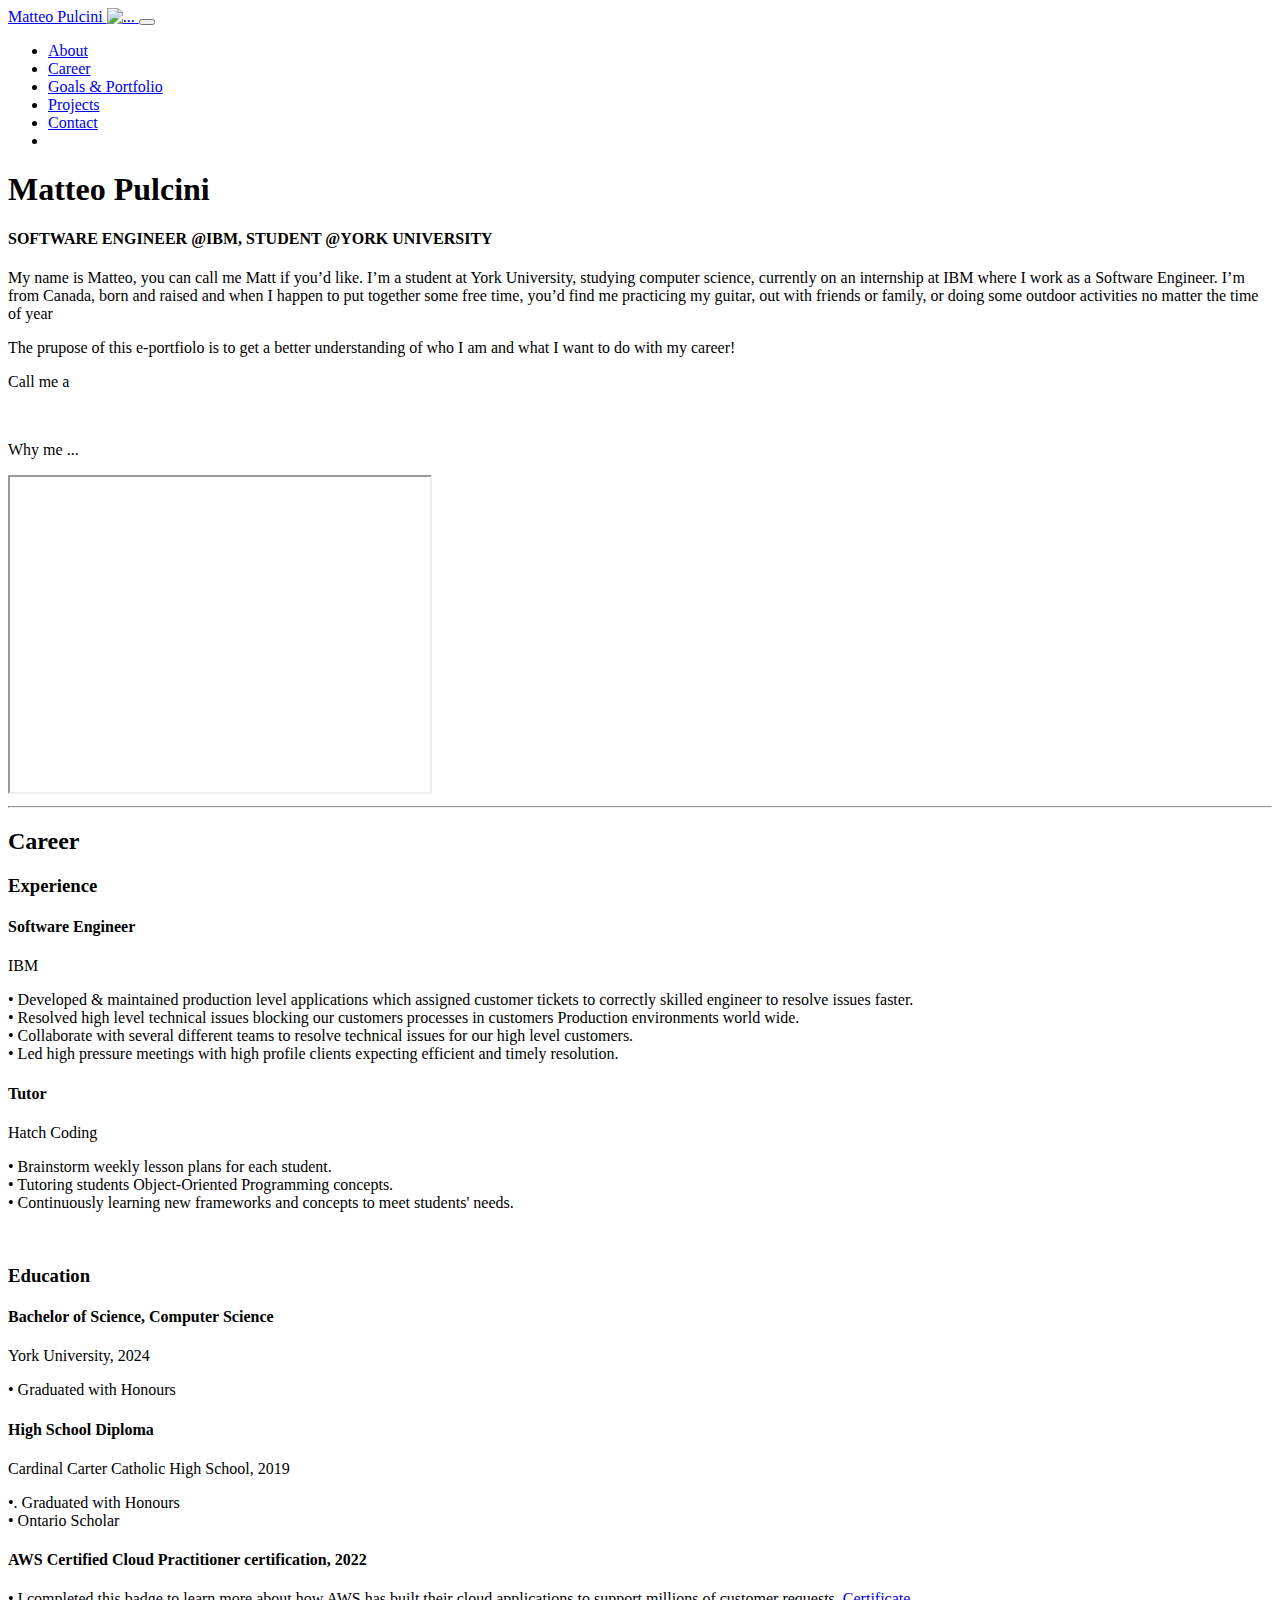
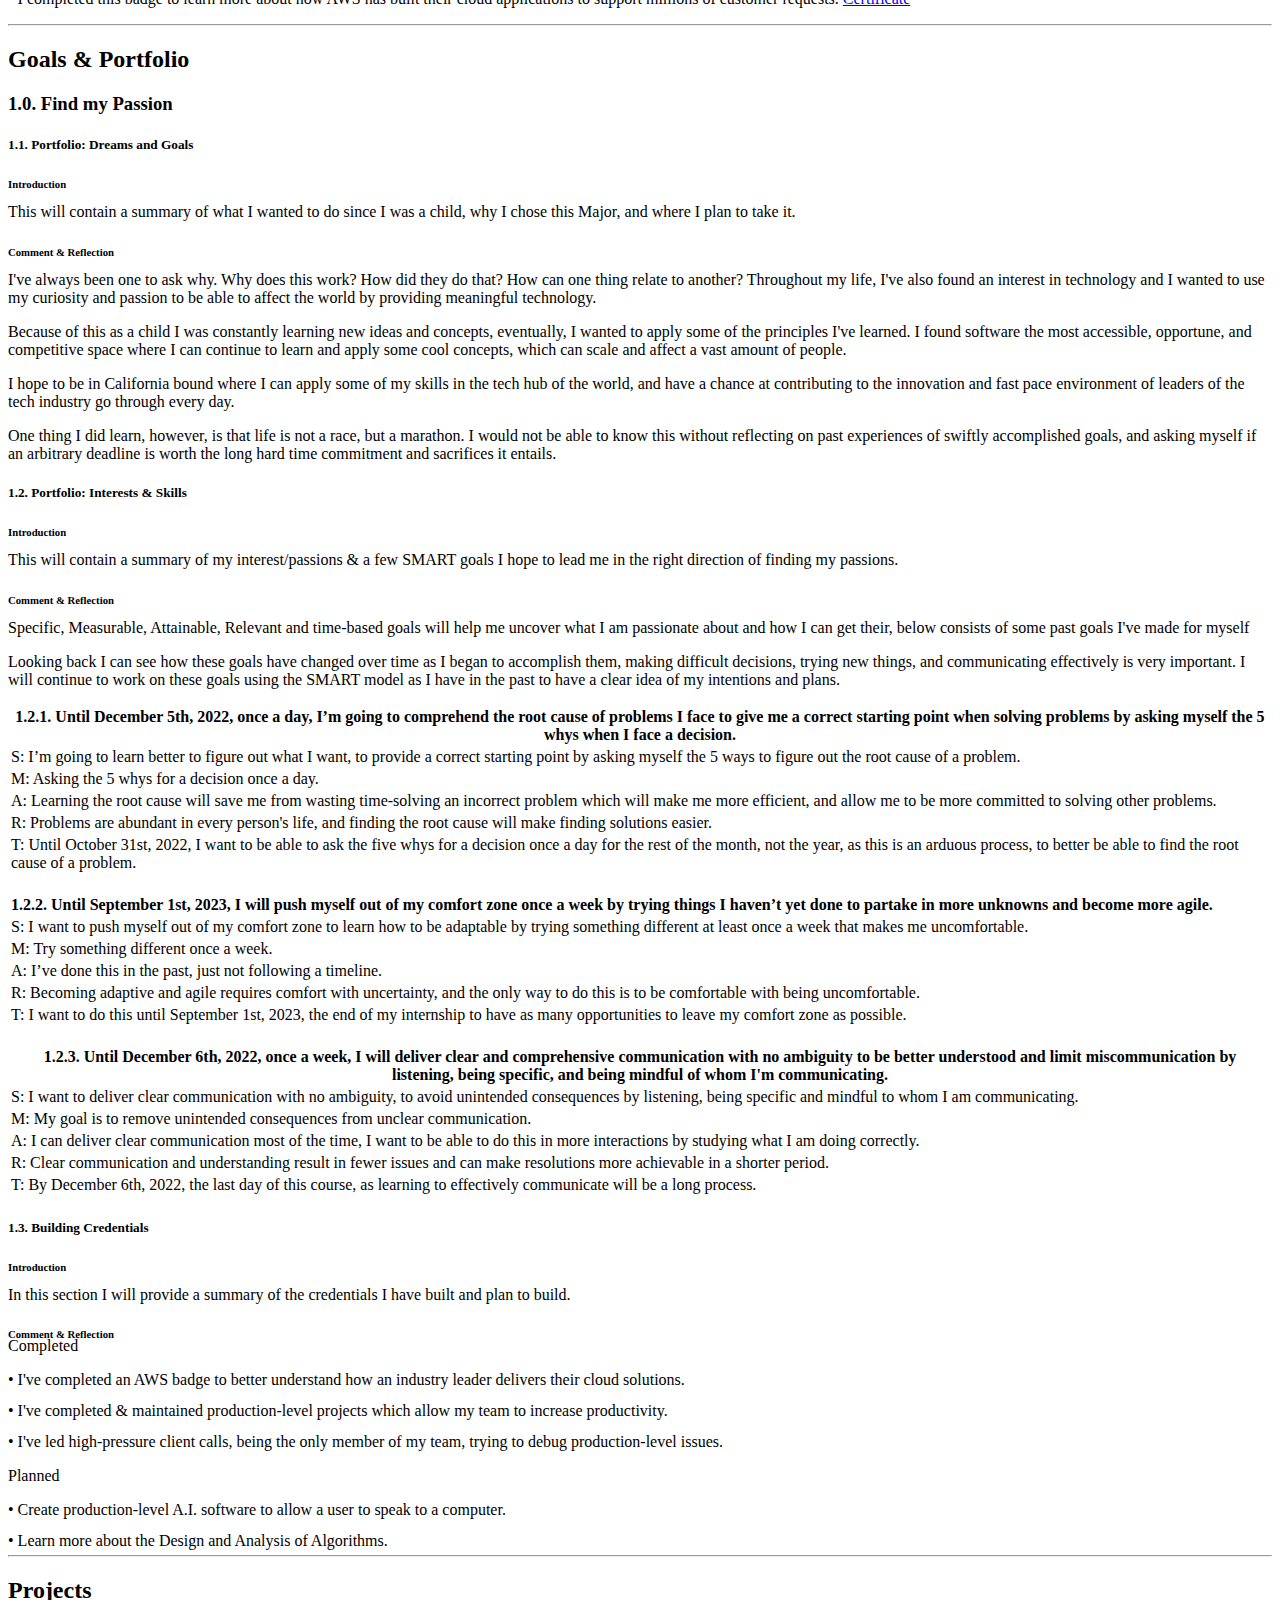
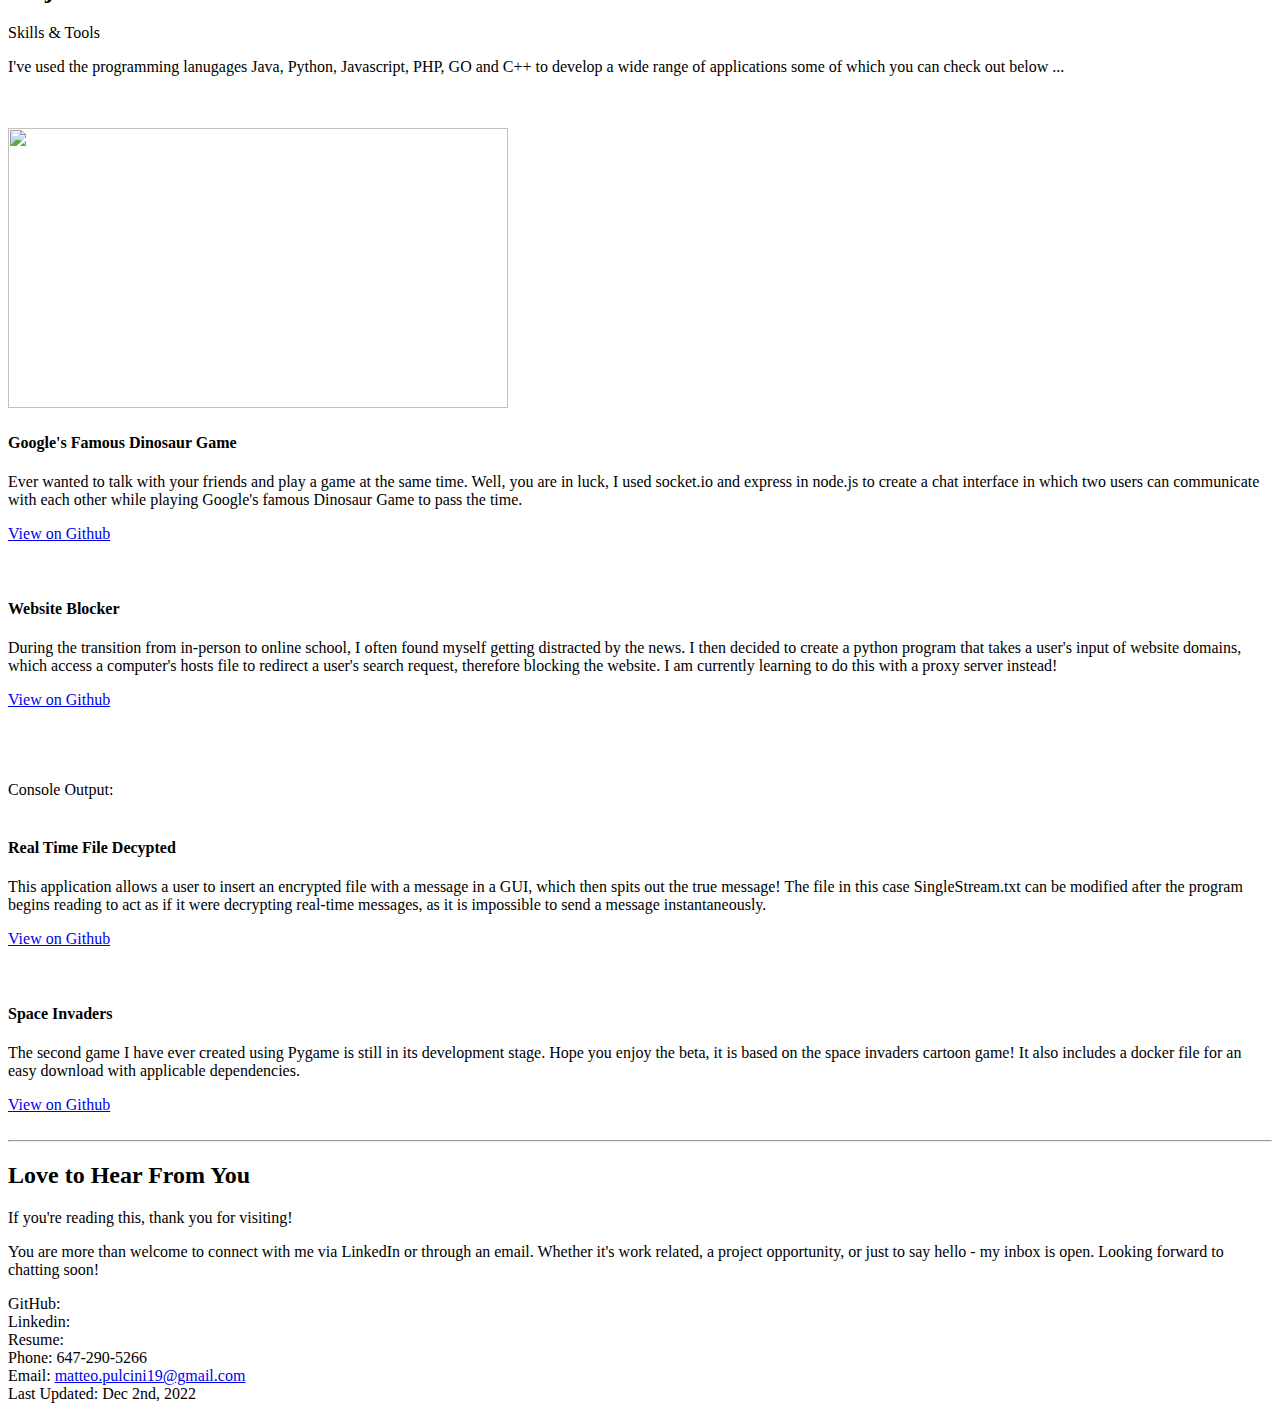
==== commit c9b5a8e5: "Update index.html" ====
--- a/index.html
+++ b/index.html
@@ -128,7 +128,7 @@
                         <div>
                           <h4 class="mb-0">AWS Certified Cloud Practitioner certification, 2022</h4>
                           <p> • I completed this badge to learn more about how AWS has built their cloud applications to support millions of customer requests.
-                          <a href="assets/img/AWS Certified Cloud Practitioner certificate.pdf"></a>
+                          <a href="assets/img/AWS Certified Cloud Practitioner certificate.pdf">Certificate</a>
                           </div>
                         
               </div>
@@ -146,17 +146,19 @@
                           <p>This will contain a summary of what I wanted to do since I was a child, why I chose this Major, and where I plan to take it.</p>
                         <h6 style = 'margin-bottom: -3px;'>Comment & Reflection</h6>
                         <p>I've always been one to ask why. Why does this work? How did they do that? How can one thing relate to another? Throughout my life, I've also found an interest in technology and I wanted to use my curiosity and passion to be able to affect the world by providing meaningful technology.</p> 
-                        <p>Because of this as a child I was constantly learning new ideas and concepts, eventually, I wanted to apply some of the principles I've learned. I found Software the most accessible, opportune, and competitive space where I can continue to learn and apply some cool concepts, which can scale and affect a vast amount of people</p> 
+                        <p>Because of this as a child I was constantly learning new ideas and concepts, eventually, I wanted to apply some of the principles I've learned. I found software the most accessible, opportune, and competitive space where I can continue to learn and apply some cool concepts, which can scale and affect a vast amount of people.</p> 
                         <p>I hope to be in California bound where I can apply some of my skills in the tech hub of the world, and have a chance at contributing to the innovation and fast pace environment of leaders of the tech industry go through every day.</p>
-                        </div>
+                        <p>One thing I did learn, however, is that life is not a race, but a marathon. I would not be able to know this without reflecting on past experiences of swiftly accomplished goals, and asking myself if an arbitrary deadline is worth the long hard time commitment and sacrifices it entails.</p>
+                      </div>
                     </div>
                     <div class="d-flex flex-column flex-md-row justify-content-between mb-5">
                       <div id="primary">
                         <h5 class="mb-0">1.2. Portfolio: Interests & Skills</h5>
                         <h6 style = 'margin-bottom: -3px;'>Introduction</h6>
                         <p> This will contain a summary of my interest/passions & a few SMART goals I hope to lead me in the right direction of finding my passions.</p>
-                        <h6 style = 'margin-bottom: -3px;'>Comment</h6>
-                        <p>Specific, Measurable, Attainable, Relevant and time-based goals will help me uncover what I am passionate about.</p>
+                        <h6 style = 'margin-bottom: -3px;'>Comment & Reflection</h6>
+                        <p>Specific, Measurable, Attainable, Relevant and time-based goals will help me uncover what I am passionate about and how I can get their, below consists of some past goals I've made for myself</p>
+                        <p>Looking back I can see how these goals have changed over time as I began to accomplish them, making difficult decisions, trying new things, and communicating effectively is very important. I will continue to work on these goals using the SMART model as I have in the past to have a clear idea of my intentions and plans. </p>
                         <table>
                           <tr>
                             <th>1.2.1. Until December 5th, 2022, once a day, I’m going to comprehend the root cause of problems I face to give me a correct starting point when solving problems by asking myself the 5 whys when I face a decision.</th>
@@ -227,7 +229,7 @@
                     <h5 class="mb-0">1.3. Building Credentials</h5>
                     <h6 style = 'margin-bottom: -3px;'>Introduction</h6>
                     <p> In this section I will provide a summary of the credentials I have built and plan to build. </p>
-                    <h6 style = 'margin-bottom: -3px;'>Comment</h6>
+                    <h6 style = 'margin-bottom: -3px;'>Comment & Reflection</h6>
                     <h7 style = 'margin-bottom: -3px;'>Completed </h7>
                     <p style = 'margin-bottom: -3px;'> • I've completed an AWS badge to better understand how an industry leader delivers their cloud solutions. </p> 
                     <p style = 'margin-bottom: -3px;'> • I've completed & maintained production-level projects which allow my team to increase productivity. </p> 
